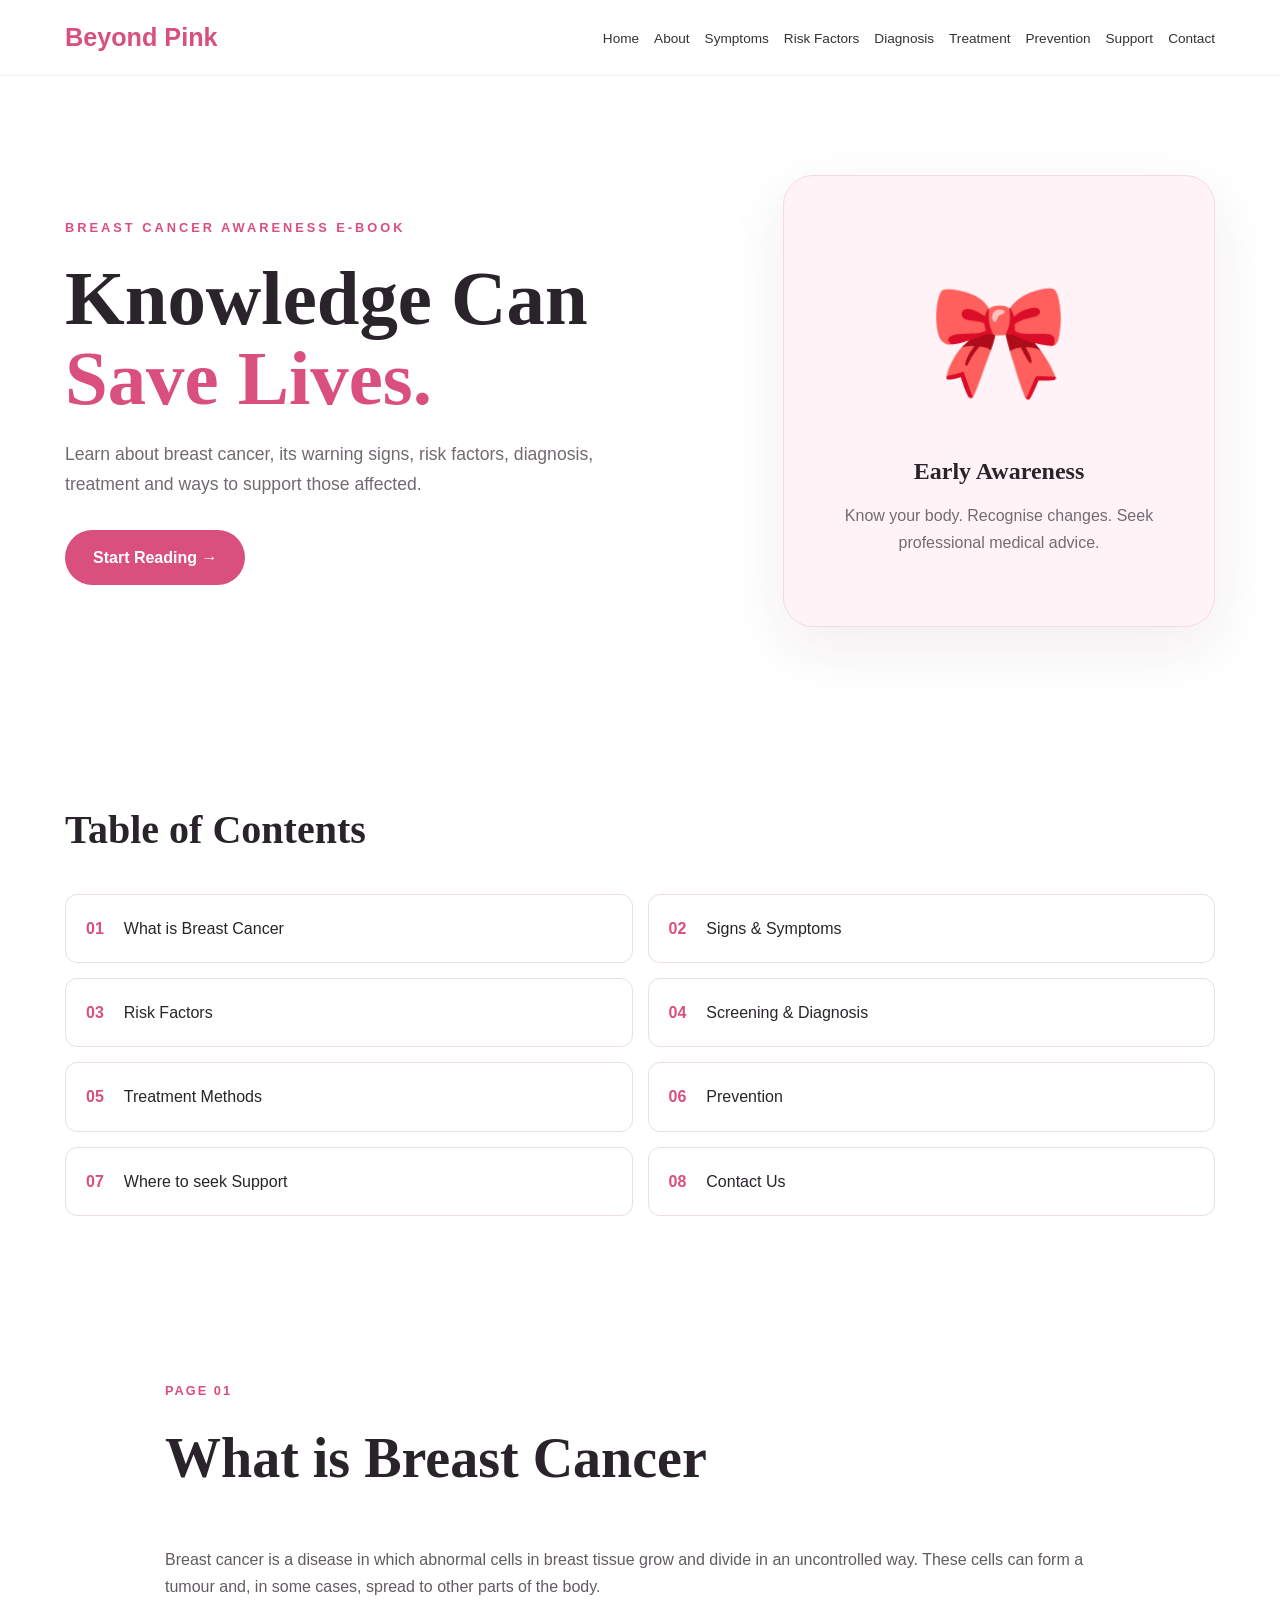
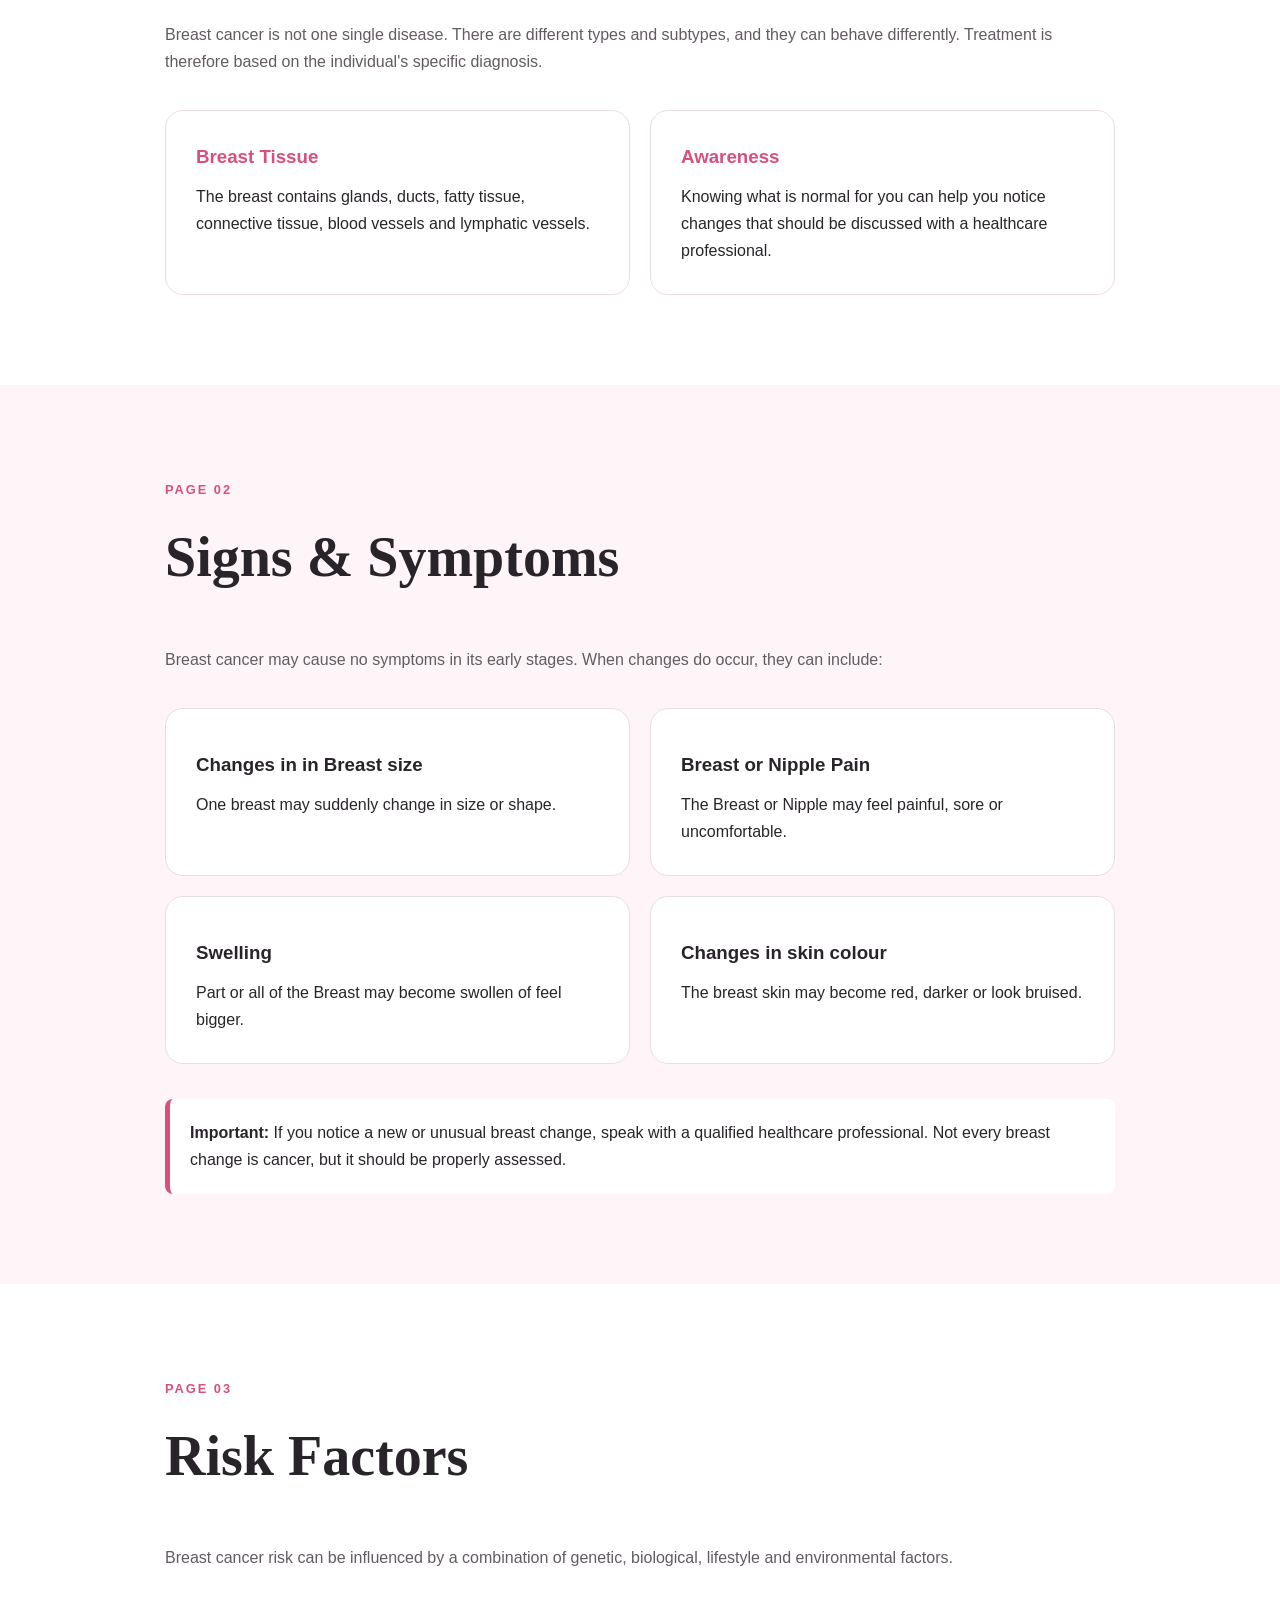
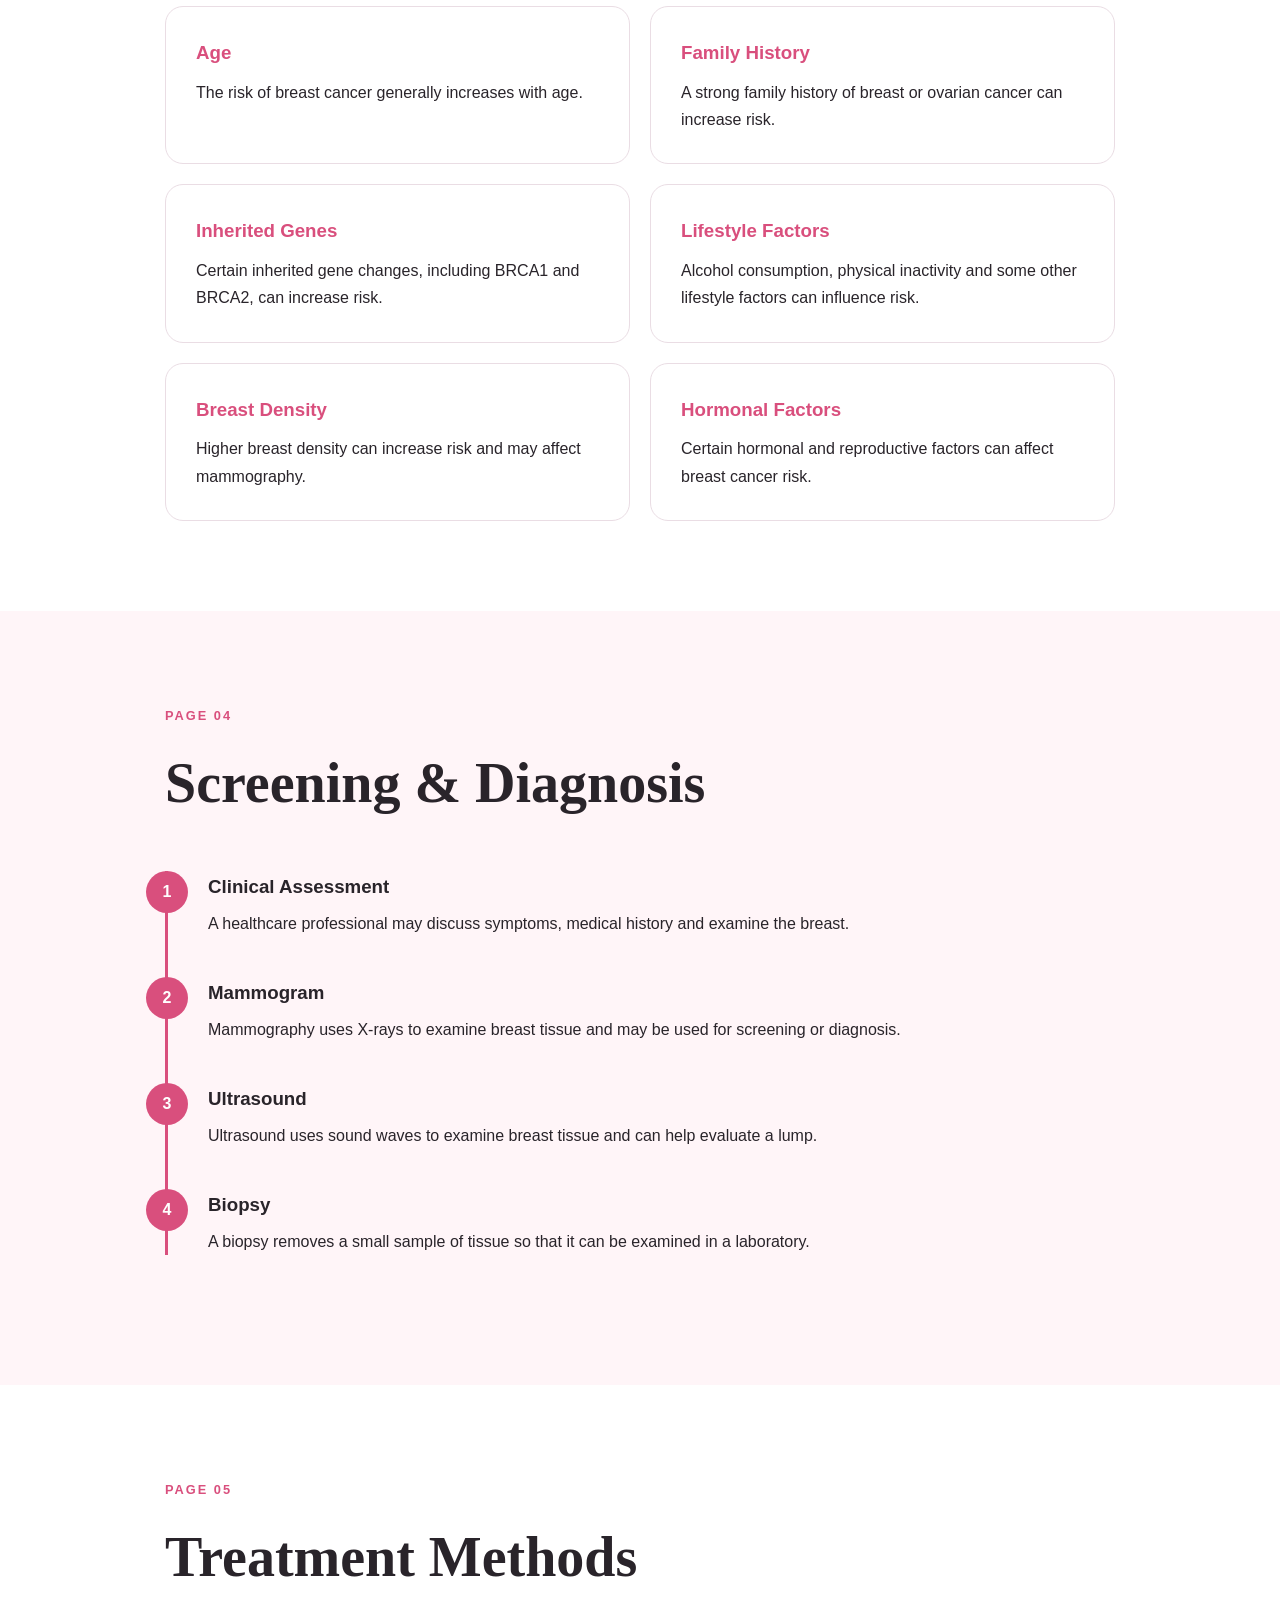
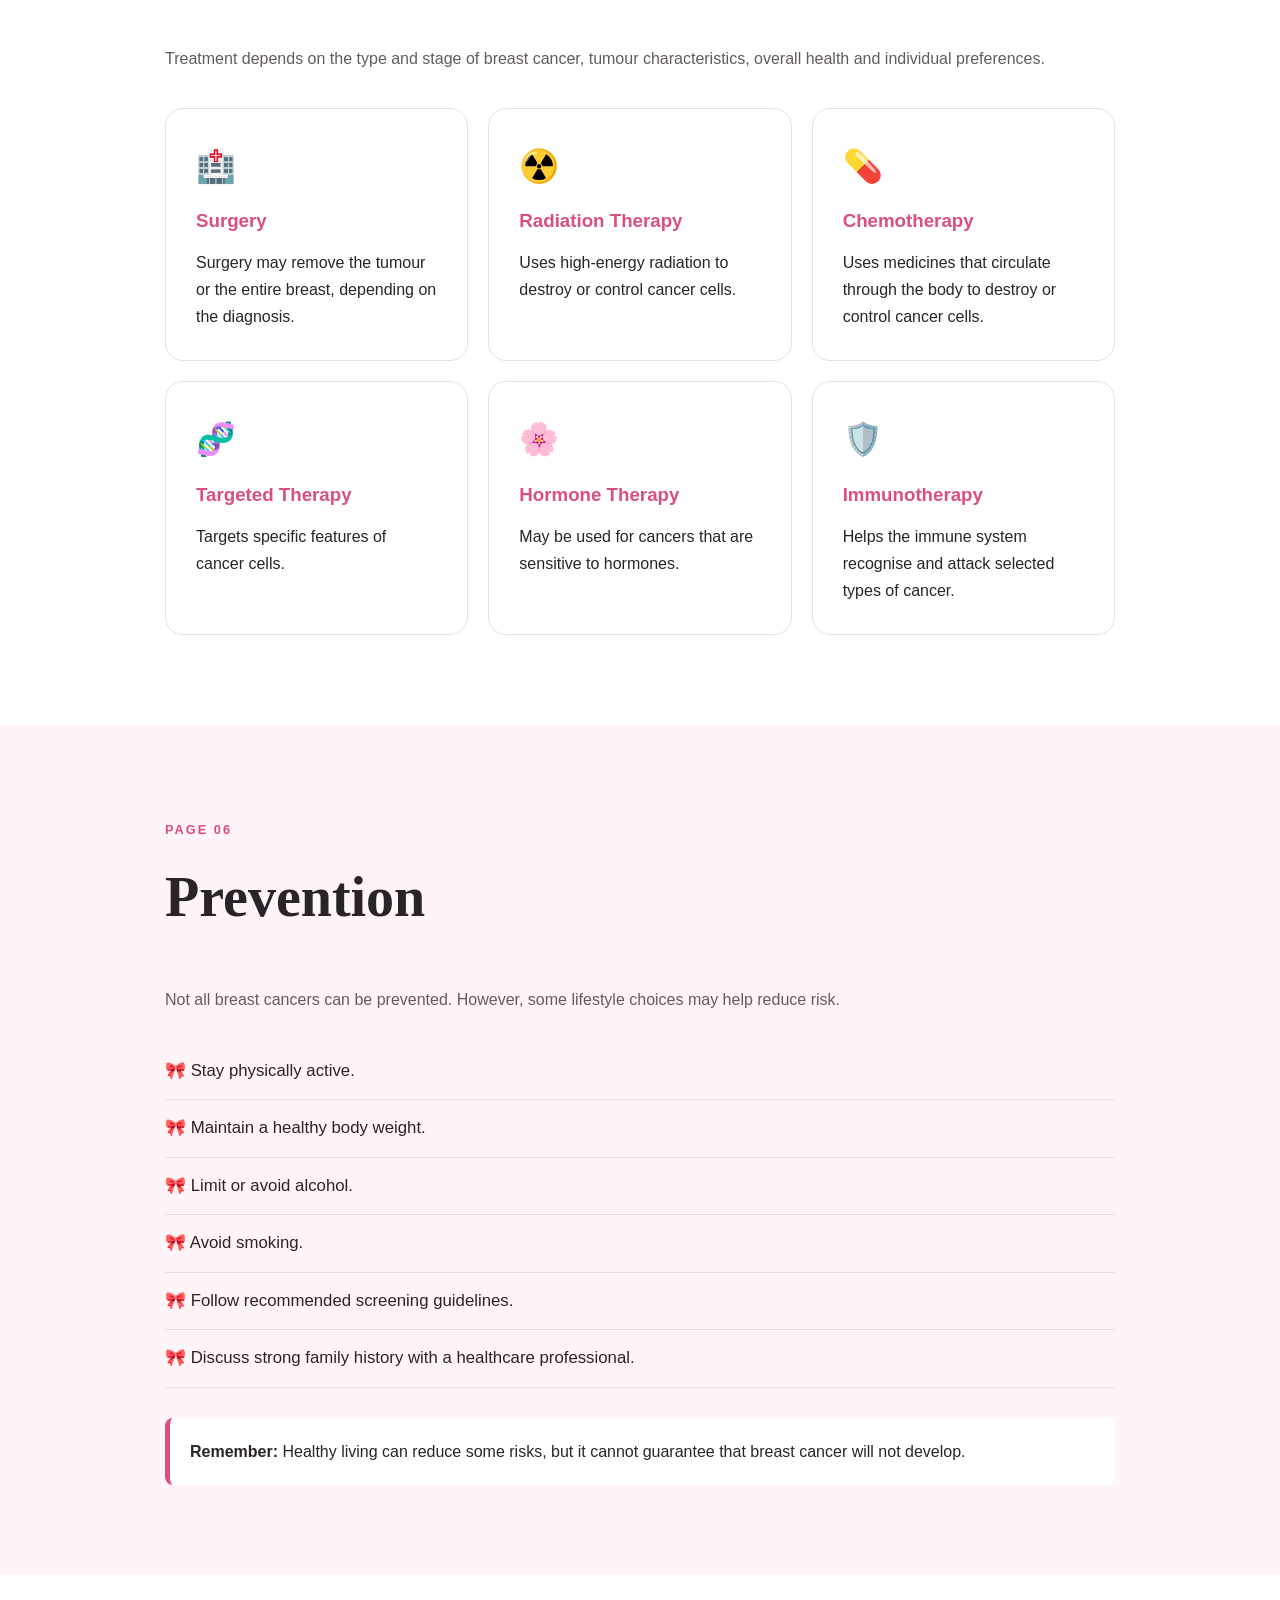
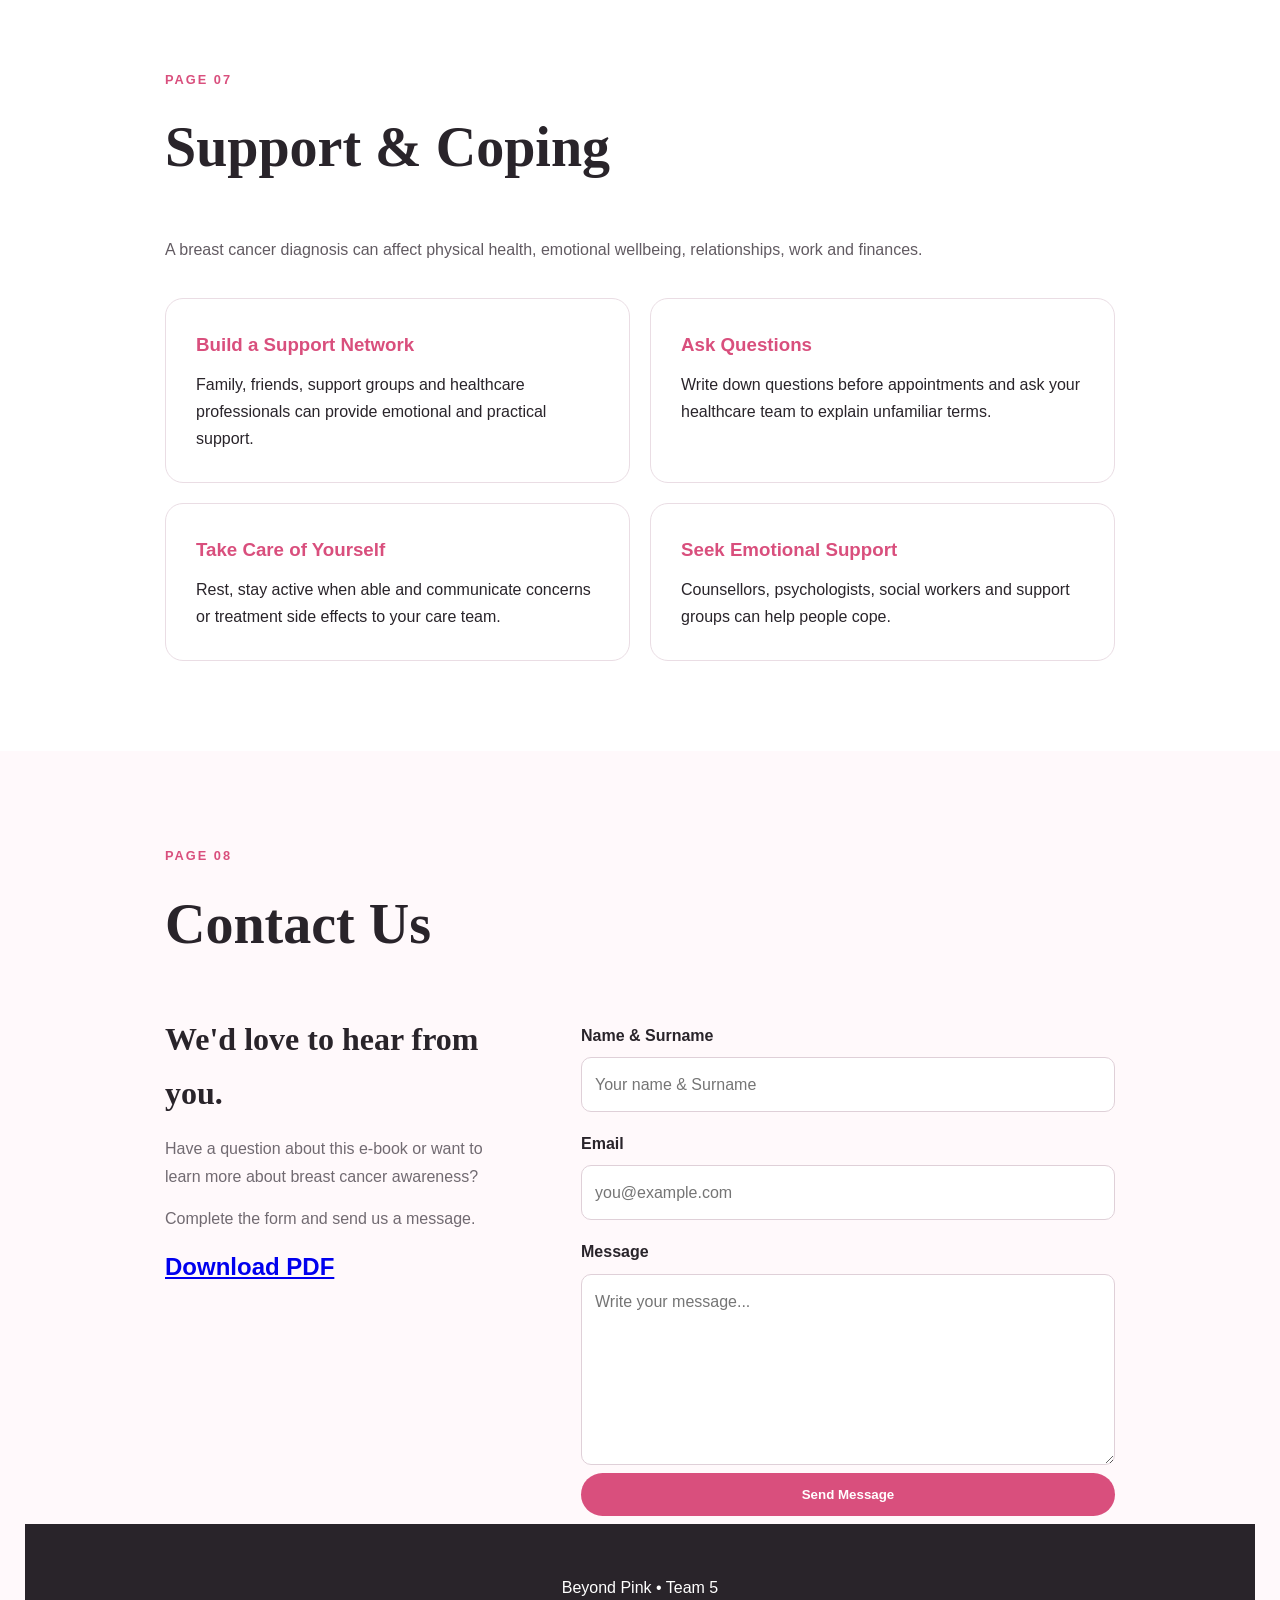
==== Breast Cancer/index.html @ 7c5698c8 "Add files via upload" ====
<!DOCTYPE html>
<html lang="en">
<head>
    <meta charset="UTF-8">
    <meta name="viewport" content="width=device-width, initial-scale=1.0">

    <title>Breast Cancer Awareness E-Book</title>

    <link rel="stylesheet" href="style.css">
</head>

<body>

<!-- ================= NAVIGATION ================= -->

<header>
    <nav class="navbar">

        <div class="logo">
           <h1> Beyond Pink </h1>
        </div>

        <button class="menu-btn" onclick="toggleMenu()">☰</button>

        <ul class="nav-links" id="navLinks">
            <li><a href="#home">Home</a></li>
            <li><a href="#about">About</a></li>
            <li><a href="#symptoms">Symptoms</a></li>
            <li><a href="#risk">Risk Factors</a></li>
            <li><a href="#diagnosis">Diagnosis</a></li>
            <li><a href="#treatment">Treatment</a></li>
            <li><a href="#prevention">Prevention</a></li>
            <li><a href="#support">Support</a></li>
            <li><a href="#contact">Contact</a></li>
        </ul>


    </nav>
</header>


<!-- ================= HOME ================= -->

<section id="home" class="hero">

    <div class="hero-content">

        <p class="subtitle">BREAST CANCER AWARENESS E-BOOK</p>

        <h1>
            Knowledge Can<br>
            <span>Save Lives.</span>
        </h1>

        <p>
            Learn about breast cancer, its warning signs,
            risk factors, diagnosis, treatment and ways
            to support those affected.
        </p>

        <a href="#about" class="btn">
            Start Reading →
        </a>

    </div>

    <div class="hero-image">
        <div class="ribbon">🎀</div>
        <h2>Early Awareness</h2>
        <p>
            Know your body. Recognise changes.
            Seek professional medical advice.
        </p>
    </div>

</section>


<!-- ================= TABLE OF CONTENTS ================= -->

<section class="contents">

    <h2>Table of Contents</h2>

    <div class="toc">

        <a href="#about">
            <span>01</span>
            What is Breast Cancer
        </a>

        <a href="#symptoms">
            <span>02</span>
            Signs & Symptoms
        </a>

        <a href="#risk">
            <span>03</span>
            Risk Factors
        </a>

        <a href="#diagnosis">
            <span>04</span>
            Screening & Diagnosis
        </a>

        <a href="#treatment">
            <span>05</span>
            Treatment Methods
        </a>

        <a href="#prevention">
            <span>06</span>
            Prevention
        </a>

        <a href="#support">
            <span>07</span>
            Where to seek Support
        </a>

        <a href="#contact">
            <span>08</span>
            Contact Us
        </a>

    </div>

</section>


<!-- ================= ABOUT ================= -->

<section id="about" class="section">

    <div class="section-heading">

        <span> PAGE 01</span>

        <h2>What is Breast Cancer</h2>

    </div>

    <div class="content">

        <p>
            Breast cancer is a disease in which abnormal cells
            in breast tissue grow and divide in an uncontrolled
            way. These cells can form a tumour and, in some cases,
            spread to other parts of the body.
        </p>

        <p>
            Breast cancer is not one single disease. There are
            different types and subtypes, and they can behave
            differently. Treatment is therefore based on the
            individual's specific diagnosis.
        </p>

        <div class="info-grid">

            <div class="info-card">
                <h3>Breast Tissue</h3>
                <p>
                    The breast contains glands, ducts, fatty tissue,
                    connective tissue, blood vessels and lymphatic
                    vessels.
                </p>
            </div>

            <div class="info-card">
                <h3>Awareness</h3>
                <p>
                    Knowing what is normal for you can help you
                    notice changes that should be discussed with
                    a healthcare professional.
                </p>
            </div>

        </div>

    </div>

</section>


<!-- ================= SYMPTOMS ================= -->

<section id="symptoms" class="section pink-section">

    <div class="section-heading">

        <span> PAGE 02</span>

        <h2>Signs & Symptoms</h2>

    </div>

    <div class="content">

        <p>
            Breast cancer may cause no symptoms in its early stages.
            When changes do occur, they can include:
        </p>

        <div class="symptoms-grid">

            <div class="symptom-card">
                <h3> Changes in in Breast size </h3>
                <p>
                    One breast may suddenly change in size or shape.
                </p>
            </div>

            <div class="symptom-card">
                <h3> Breast or Nipple Pain</h3>
                <p>
                    The Breast or Nipple may feel painful, sore or uncomfortable.
                </p>
            </div>

            <div class="symptom-card">
                <h3> Swelling </h3>
                <p>
                    Part or all of the Breast may become swollen of feel bigger.
                </p>
            </div>

            <div class="symptom-card">
                <h3> Changes in skin colour </h3>
                <p>
                    The breast skin may become red, darker or look bruised.
                </p>
            </div>

        </div>

        <div class="warning">

            <strong>Important:</strong>

            If you notice a new or unusual breast change,
            speak with a qualified healthcare professional.
            Not every breast change is cancer, but it should
            be properly assessed.

        </div>

    </div>

</section>


<!-- ================= RISK FACTORS ================= -->

<section id="risk" class="section">

    <div class="section-heading">

        <span> PAGE 03</span>

        <h2>Risk Factors</h2>

    </div>

    <div class="content">

        <p>
            Breast cancer risk can be influenced by a combination
            of genetic, biological, lifestyle and environmental
            factors.
        </p>

        <div class="info-grid">

            <div class="info-card">
                <h3>Age</h3>
                <p>
                    The risk of breast cancer generally increases
                    with age.
                </p>
            </div>

            <div class="info-card">
                <h3>Family History</h3>
                <p>
                    A strong family history of breast or ovarian
                    cancer can increase risk.
                </p>
            </div>

            <div class="info-card">
                <h3>Inherited Genes</h3>
                <p>
                    Certain inherited gene changes, including
                    BRCA1 and BRCA2, can increase risk.
                </p>
            </div>

            <div class="info-card">
                <h3>Lifestyle Factors</h3>
                <p>
                    Alcohol consumption, physical inactivity and
                    some other lifestyle factors can influence risk.
                </p>
            </div>

            <div class="info-card">
                <h3>Breast Density</h3>
                <p>
                    Higher breast density can increase risk and
                    may affect mammography.
                </p>
            </div>

            <div class="info-card">
                <h3>Hormonal Factors</h3>
                <p>
                    Certain hormonal and reproductive factors
                    can affect breast cancer risk.
                </p>
            </div>

        </div>

    </div>

</section>


<!-- ================= DIAGNOSIS ================= -->

<section id="diagnosis" class="section pink-section">

    <div class="section-heading">

        <span> PAGE 04</span>

        <h2>Screening & Diagnosis</h2>

    </div>

    <div class="content">

        <div class="timeline">

            <div class="timeline-item">

                <div class="number">1</div>

                <div>
                    <h3>Clinical Assessment</h3>

                    <p>
                        A healthcare professional may discuss symptoms,
                        medical history and examine the breast.
                    </p>
                </div>

            </div>


            <div class="timeline-item">

                <div class="number">2</div>

                <div>
                    <h3>Mammogram</h3>

                    <p>
                        Mammography uses X-rays to examine breast tissue
                        and may be used for screening or diagnosis.
                    </p>
                </div>

            </div>


            <div class="timeline-item">

                <div class="number">3</div>

                <div>
                    <h3>Ultrasound</h3>

                    <p>
                        Ultrasound uses sound waves to examine breast
                        tissue and can help evaluate a lump.
                    </p>
                </div>

            </div>


            <div class="timeline-item">

                <div class="number">4</div>

                <div>
                    <h3>Biopsy</h3>

                    <p>
                        A biopsy removes a small sample of tissue so
                        that it can be examined in a laboratory.
                    </p>
                </div>

            </div>

        </div>

    </div>

</section>


<!-- ================= TREATMENT ================= -->

<section id="treatment" class="section">

    <div class="section-heading">

        <span> PAGE 05</span>

        <h2>Treatment Methods</h2>

    </div>

    <div class="content">

        <p>
            Treatment depends on the type and stage of breast cancer,
            tumour characteristics, overall health and individual
            preferences.
        </p>

        <div class="treatment-grid">

            <div class="treatment-card">

                <span class="treatment-icon">🏥</span>

                <h3>Surgery</h3>

                <p>
                    Surgery may remove the tumour or the entire breast,
                    depending on the diagnosis.
                </p>

            </div>


            <div class="treatment-card">

                <span class="treatment-icon">☢️</span>

                <h3>Radiation Therapy</h3>

                <p>
                    Uses high-energy radiation to destroy or control
                    cancer cells.
                </p>

            </div>


            <div class="treatment-card">

                <span class="treatment-icon">💊</span>

                <h3>Chemotherapy</h3>

                <p>
                    Uses medicines that circulate through the body
                    to destroy or control cancer cells.
                </p>

            </div>


            <div class="treatment-card">

                <span class="treatment-icon">🧬</span>

                <h3>Targeted Therapy</h3>

                <p>
                    Targets specific features of cancer cells.
                </p>

            </div>


            <div class="treatment-card">

                <span class="treatment-icon">🌸</span>

                <h3>Hormone Therapy</h3>

                <p>
                    May be used for cancers that are sensitive
                    to hormones.
                </p>

            </div>


            <div class="treatment-card">

                <span class="treatment-icon">🛡️</span>

                <h3>Immunotherapy</h3>

                <p>
                    Helps the immune system recognise and attack
                    selected types of cancer.
                </p>

            </div>

        </div>

    </div>

</section>


<!-- ================= PREVENTION ================= -->

<section id="prevention" class="section pink-section">

    <div class="section-heading">

        <span>PAGE 06</span>

        <h2> Prevention </h2>

    </div>

    <div class="content">

        <p>
            Not all breast cancers can be prevented. However,
            some lifestyle choices may help reduce risk.
        </p>

        <ul class="check-list">

            <li>🎀 Stay physically active.</li>

            <li>🎀 Maintain a healthy body weight.</li>

            <li>🎀 Limit or avoid alcohol.</li>

            <li>🎀 Avoid smoking.</li>

            <li>🎀 Follow recommended screening guidelines.</li>

            <li>🎀 Discuss strong family history with a healthcare professional.</li>

        </ul>

        <div class="warning">

            <strong>Remember:</strong>

            Healthy living can reduce some risks, but it cannot
            guarantee that breast cancer will not develop.

        </div>

    </div>

</section>


<!-- ================= SUPPORT ================= -->

<section id="support" class="section">

    <div class="section-heading">

        <span> PAGE 07</span>

        <h2>Support & Coping</h2>

    </div>

    <div class="content">

        <p>
            A breast cancer diagnosis can affect physical health,
            emotional wellbeing, relationships, work and finances.
        </p>

        <div class="info-grid">

            <div class="info-card">

                <h3> Build a Support Network</h3>

                <p>
                    Family, friends, support groups and healthcare
                    professionals can provide emotional and practical
                    support.
                </p>

            </div>

            <div class="info-card">

                <h3> Ask Questions</h3>

                <p>
                    Write down questions before appointments and ask
                    your healthcare team to explain unfamiliar terms.
                </p>

            </div>

            <div class="info-card">

                <h3> Take Care of Yourself</h3>

                <p>
                    Rest, stay active when able and communicate
                    concerns or treatment side effects to your care team.
                </p>

            </div>

            <div class="info-card">

                <h3> Seek Emotional Support</h3>

                <p>
                    Counsellors, psychologists, social workers and
                    support groups can help people cope.
                </p>

            </div>

        </div>

    </div>

</section>


<!-- ================= CONTACT ================= -->

<section id="contact" class="section contact-section">

    <div class="section-heading">

        <span> PAGE 08</span>

        <h2>Contact Us</h2>

    </div>

    <div class="contact-container">

        <div class="contact-info">

            <h3>We'd love to hear from you.</h3>

            <p>
                Have a question about this e-book or want to
                learn more about breast cancer awareness?
            </p>

            <p>
                Complete the form and send us a message.
            </p>
<h2><a href="BeyondPink.pdf"> Download PDF </a></h2>
        </div>


        <form id="contactForm">

            <label for="name"> Name & Surname </label>

            <input
                type="text"
                id="name"
                placeholder="Your name & Surname"
                required
            >


            <label for="email">Email</label>

            <input
                type="email"
                id="email"
                placeholder="you@example.com"
                required
            >


            <label for="message">Message</label>

            <textarea
                id="message"
                rows="6"
                placeholder="Write your message..."
                required
            ></textarea>


            <button type="submit" class="btn">
                Send Message
            </button>

            <p id="formMessage"></p>

        </form>

    </div>


<!-- ================= FOOTER ================= -->

<footer>
    <P> 
        Beyond Pink • Team 5 
    </P>

</footer>


</body>
</html>
---- Breast Cancer/style.css ----
*{
    margin: 0;
    padding: 0;
    box-sizing: border-box;
}

html {
    scroll-behavior: smooth;
}

body {
    font-family: Arial, Helvetica, sans-serif;
    line-height: 1.7;
    color: #29242a;
    background: #fff;
    transition: 0.3s;
}

body.dark {
    background: #18151a;
    color: #f5edf2;
}


/* =====================================================
   NAVIGATION
===================================================== */

header {
    position: sticky;
    top: 0;
    z-index: 1000;
    background: rgba(255, 255, 255, 0.96);
    border-bottom: 1px solid #eee;
}

.dark header {
    background: rgba(30, 27, 32, 0.96);
    border-color: #3a343b;
}

.navbar {
    max-width: 1200px;
    margin: auto;
    min-height: 75px;
    padding: 10px 25px;

    display: flex;
    align-items: center;
    gap: 25px;
}

.logo {
    font-weight: bold;
    color: #d94f7d;
    font-size: 1.05rem;
    white-space: nowrap;
}

.nav-links {
    list-style: none;

    display: flex;
    gap: 15px;

    margin-left: auto;
}

.nav-links a {
    text-decoration: none;
    color: #333;
    font-size: 0.85rem;
    transition: 0.2s;
}

.dark .nav-links a {
    color: #eee;
}

.nav-links a:hover {
    color: #d94f7d;
}

.menu-btn,
.dark-btn {
    border: none;
    background: none;
    cursor: pointer;
    font-size: 1.3rem;
}

.menu-btn {
    display: none;
}


/* =====================================================
   HERO
===================================================== */

.hero {
    min-height: 650px;
    max-width: 1200px;
    margin: auto;
    padding: 80px 25px;

    display: grid;
    grid-template-columns: 1.2fr 0.8fr;
    align-items: center;
    gap: 70px;
}

.hero-content .subtitle {
    color: #d94f7d;
    font-size: 0.8rem;
    font-weight: bold;
    letter-spacing: 3px;
}

.hero h1 {
    font-family: Georgia, serif;
    font-size: clamp(3rem, 6vw, 5.5rem);
    line-height: 1.05;
    margin: 20px 0;
}

.hero h1 span {
    color: #d94f7d;
}

.hero-content > p:not(.subtitle) {
    color: #716a71;
    max-width: 600px;
    font-size: 1.1rem;
    margin-bottom: 30px;
}

.dark .hero-content > p {
    color: #c9c0c7;
}

.btn {
    display: inline-block;
    padding: 14px 28px;

    background: #d94f7d;
    color: white;

    border: none;
    border-radius: 30px;

    text-decoration: none;
    font-weight: bold;

    cursor: pointer;
    transition: 0.25s;
}

.btn:hover {
    transform: translateY(-3px);
    background: #bd3d68;
}

.hero-image {
    background: #fff3f7;
    border: 1px solid #f1dbe4;

    border-radius: 30px;

    padding: 70px 35px;

    text-align: center;

    box-shadow: 0 20px 60px rgba(80, 20, 50, 0.08);
}

.dark .hero-image {
    background: #2a2229;
    border-color: #453640;
}

.ribbon {
    font-size: 7rem;
    margin-bottom: 15px;
}

.hero-image h2 {
    font-family: Georgia, serif;
    margin-bottom: 10px;
}

.hero-image p {
    color: #746b72;
}


/* =====================================================
   TABLE OF CONTENTS
===================================================== */

.contents {
    max-width: 1200px;
    margin: auto;
    padding: 70px 25px;
}

.contents h2 {
    font-family: Georgia, serif;
    font-size: 2.5rem;
    margin-bottom: 30px;
}

.toc {
    display: grid;
    grid-template-columns: repeat(2, 1fr);
    gap: 15px;
}

.toc a {
    padding: 20px;

    border: 1px solid #eadde4;
    border-radius: 12px;

    color: inherit;
    text-decoration: none;

    display: flex;
    align-items: center;
    gap: 20px;

    transition: 0.2s;
}

.dark .toc a {
    border-color: #41383f;
}

.toc a:hover {
    transform: translateX(5px);
    border-color: #d94f7d;
}

.toc span {
    color: #d94f7d;
    font-weight: bold;
}


/* =====================================================
   GENERAL SECTIONS
===================================================== */

.section {
    padding: 90px 25px;
}

.section:nth-of-type(even) {
    background: #fff9fb;
}

.dark .section:nth-of-type(even) {
    background: #211c21;
}

.section-heading,
.content {
    max-width: 950px;
    margin-left: auto;
    margin-right: auto;
}

.section-heading {
    margin-bottom: 40px;
}

.section-heading span {
    color: #d94f7d;
    font-size: 0.8rem;
    font-weight: bold;
    letter-spacing: 2px;
}

.section-heading h2 {
    font-family: Georgia, serif;
    font-size: clamp(2.2rem, 5vw, 3.5rem);
    margin-top: 8px;
}

.content > p {
    margin-bottom: 20px;
    color: #625b62;
}

.dark .content > p {
    color: #c9c0c7;
}


/* =====================================================
   INFORMATION CARDS
===================================================== */

.info-grid {
    display: grid;
    grid-template-columns: repeat(2, 1fr);
    gap: 20px;
    margin-top: 35px;
}

.info-card {
    padding: 30px;

    background: white;

    border: 1px solid #eadde4;
    border-radius: 18px;

    transition: 0.25s;
}

.dark .info-card {
    background: #282228;
    border-color: #40373f;
}

.info-card:hover {
    transform: translateY(-4px);
    box-shadow: 0 15px 40px rgba(60, 20, 40, 0.08);
}

.info-card h3 {
    margin-bottom: 10px;
    color: #d94f7d;
}


/* =====================================================
   SYMPTOMS
===================================================== */

.pink-section {
    background: #fff5f8 !important;
}

.dark .pink-section {
    background: #241b21 !important;
}

.symptoms-grid {
    display: grid;
    grid-template-columns: repeat(2, 1fr);
    gap: 20px;

    margin: 35px 0;
}

.symptom-card {
    background: white;
    padding: 30px;

    border-radius: 18px;
    border: 1px solid #eadde4;
}

.dark .symptom-card {
    background: #292329;
    border-color: #423740;
}

.symptom-card > div {
    font-size: 1.5rem;
}

.symptom-card h3 {
    margin: 10px 0;
}

.warning {
    margin-top: 30px;
    padding: 20px;

    border-left: 5px solid #d94f7d;

    background: #fff;
    border-radius: 8px;
}

.dark .warning {
    background: #2b252a;
}


/* =====================================================
   DIAGNOSIS TIMELINE
===================================================== */

.timeline {
    border-left: 3px solid #d94f7d;
    padding-left: 35px;
}

.timeline-item {
    display: flex;
    gap: 20px;
    margin-bottom: 40px;
}

.number {
    min-width: 42px;
    height: 42px;

    background: #d94f7d;
    color: white;

    border-radius: 50%;

    display: flex;
    align-items: center;
    justify-content: center;

    font-weight: bold;

    margin-left: -57px;
}

.timeline-item h3 {
    margin-bottom: 7px;
}


/* =====================================================
   TREATMENT
===================================================== */

.treatment-grid {
    display: grid;
    grid-template-columns: repeat(3, 1fr);
    gap: 20px;

    margin-top: 35px;
}

.treatment-card {
    padding: 30px;

    border: 1px solid #eadde4;
    border-radius: 18px;

    background: white;

    transition: 0.25s;
}

.dark .treatment-card {
    background: #282228;
    border-color: #40373f;
}

.treatment-card:hover {
    transform: translateY(-5px);
}

.treatment-icon {
    font-size: 2rem;
}

.treatment-card h3 {
    color: #d94f7d;
    margin: 12px 0;
}


/* =====================================================
   PREVENTION
===================================================== */

.check-list {
    list-style: none;
    margin-top: 30px;
}

.check-list li {
    padding: 14px 0;
    border-bottom: 1px solid #eadde4;
    font-size: 1.05rem;
}


/* =====================================================
   CONTACT
===================================================== */

.contact-section {
    background: #fff5f8;
}

.dark .contact-section {
    background: #241b21;
}

.contact-container {
    max-width: 950px;
    margin: auto;

    display: grid;
    grid-template-columns: 0.8fr 1.2fr;

    gap: 60px;
}

.contact-info h3 {
    font-family: Georgia, serif;
    font-size: 2rem;
    margin-bottom: 15px;
}

.contact-info p {
    color: #716a71;
    margin-bottom: 15px;
}

.dark .contact-info p {
    color: #c9c0c7;
}

#contactForm {
    display: flex;
    flex-direction: column;
    gap: 8px;
}

#contactForm label {
    font-weight: bold;
    margin-top: 10px;
}

#contactForm input,
#contactForm textarea {
    font: inherit;

    border: 1px solid #dfd0d8;
    border-radius: 10px;

    padding: 13px;

    background: white;
    color: #29242a;
}

.dark #contactForm input,
.dark #contactForm textarea {
    background: #292329;
    color: white;
    border-color: #483d45;
}

#contactForm input:focus,
#contactForm textarea:focus {
    outline: 2px solid #d94f7d;
}

#formMessage {
    color: #d94f7d;
    font-weight: bold;
}


/* =====================================================
   REFERENCES
===================================================== */

.references {
    max-width: 950px;
    margin: auto;
    padding: 70px 25px;
}

.references h2 {
    font-family: Georgia, serif;
    font-size: 2.5rem;
    margin-bottom: 25px;
}

.references p {
    padding: 10px 0;
    border-bottom: 1px solid #eadde4;
}


/* =====================================================
   FOOTER
===================================================== */

footer {
    background: #29242a;
    color: white;

    text-align: center;

    padding: 50px 25px;
}

.footer-logo {
    color: #f58bab;
    font-weight: bold;
    font-size: 1.1rem;
    margin-bottom: 10px;
}


/* =====================================================
   MOBILE
===================================================== */

@media (max-width: 900px) {

    .nav-links {
        display: none;

        position: absolute;
        top: 75px;
        left: 0;
        right: 0;

        background: white;

        padding: 25px;

        flex-direction: column;

        box-shadow: 0 10px 30px rgba(0,0,0,0.1);
    }

    .dark .nav-links {
        background: #201c21;
    }

    .nav-links.active {
        display: flex;
    }

    .menu-btn {
        display: block;
        margin-left: auto;
    }

    .hero {
        grid-template-columns: 1fr;
        gap: 40px;
    }

    .treatment-grid {
        grid-template-columns: repeat(2, 1fr);
    }

    .contact-container {
        grid-template-columns: 1fr;
    }
}


@media (max-width: 600px) {

    .hero {
        padding-top: 50px;
    }

    .hero h1 {
        font-size: 3rem;
    }

    .toc,
    .info-grid,
    .symptoms-grid,
    .treatment-grid {
        grid-template-columns: 1fr;
    }

    .section {
        padding: 60px 20px;
    }

    .contents {
        padding: 60px 20px;
    }

    .hero-image {
        padding: 45px 25px;
    }

    .ribbon {
        font-size: 5rem;
    }

}
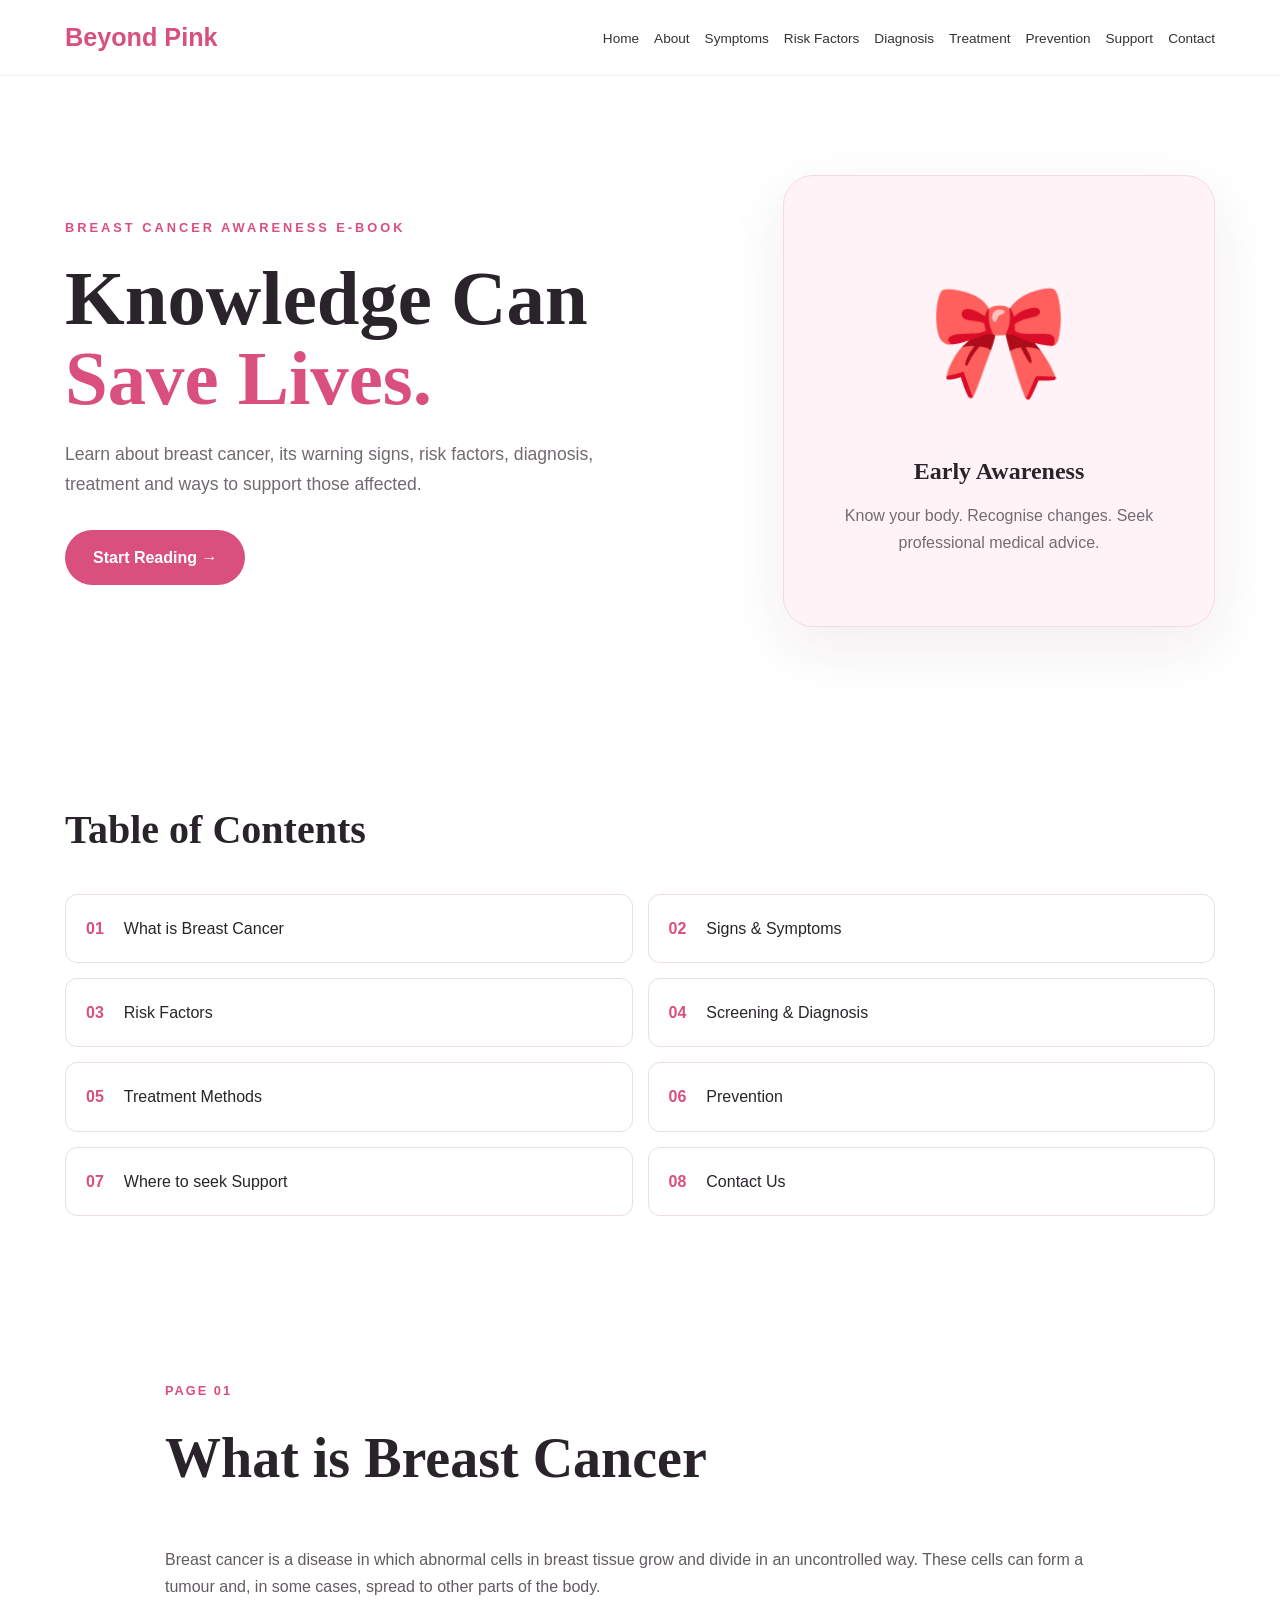
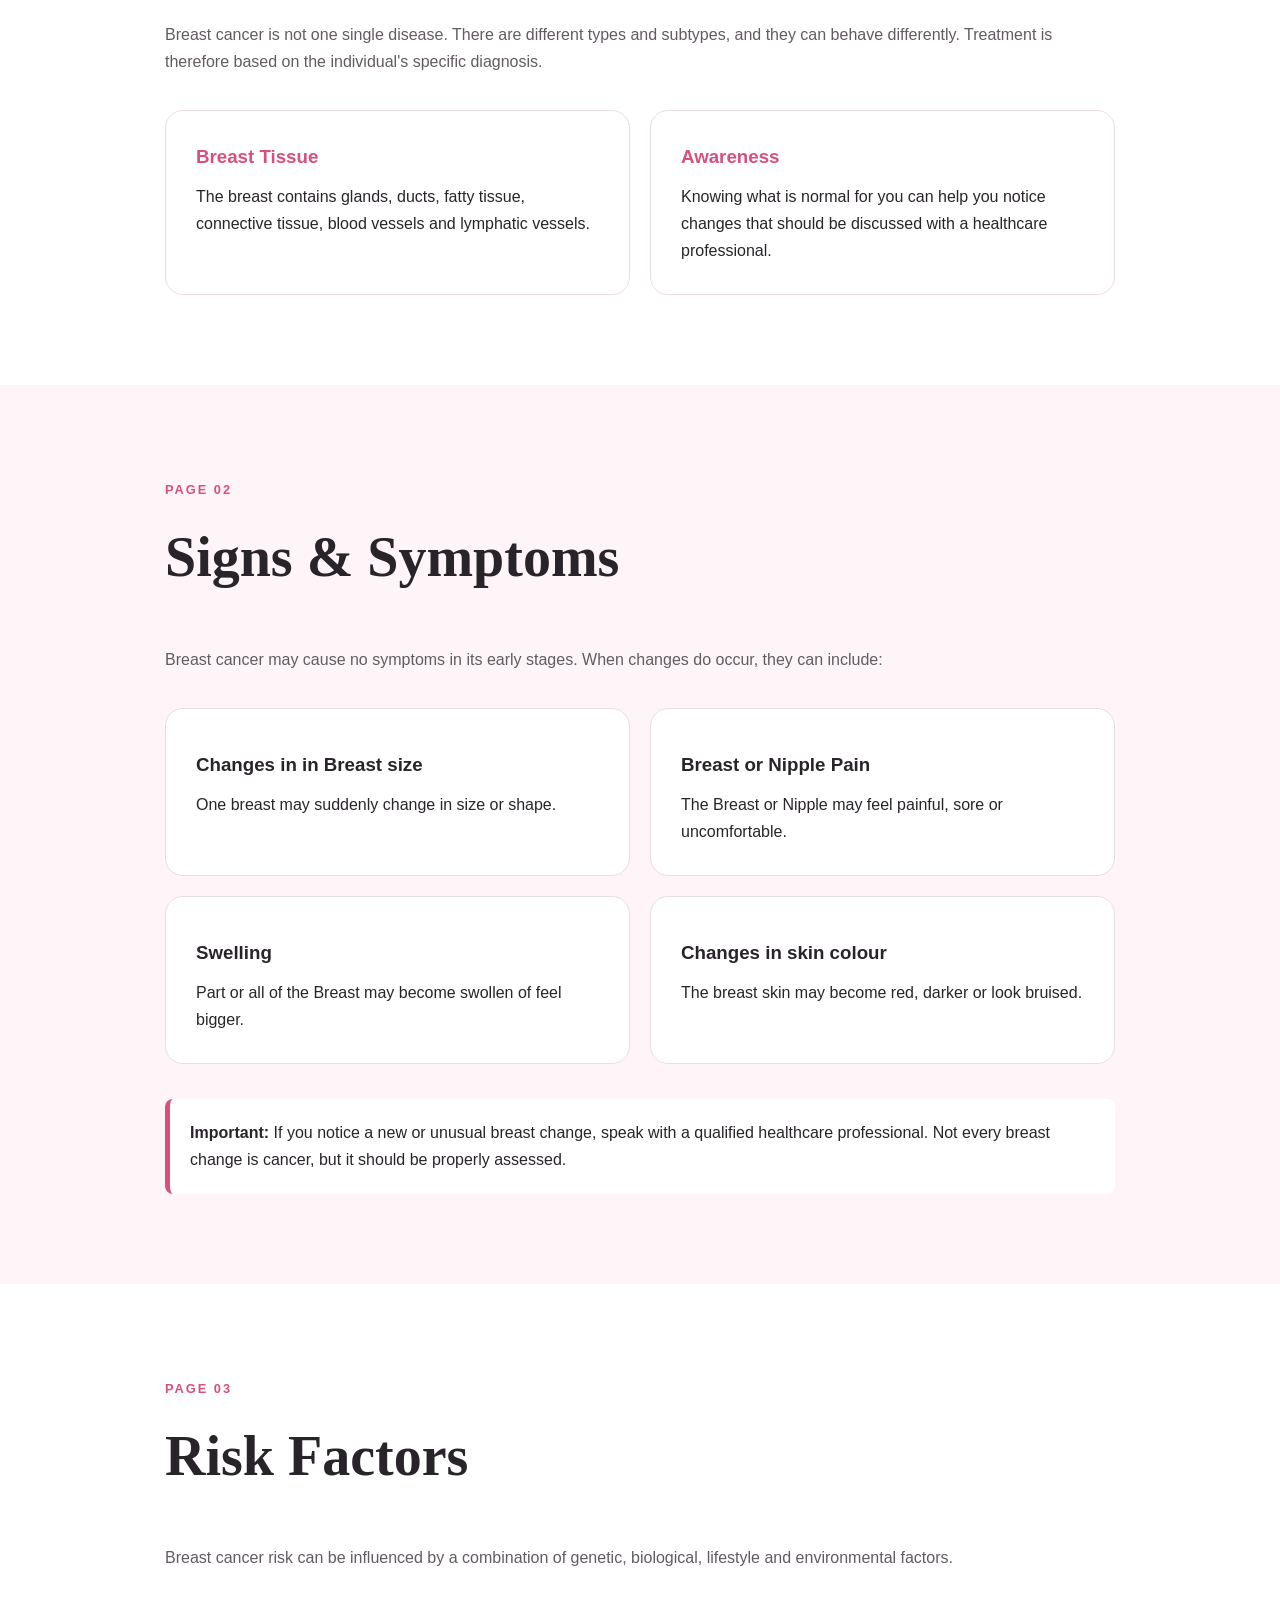
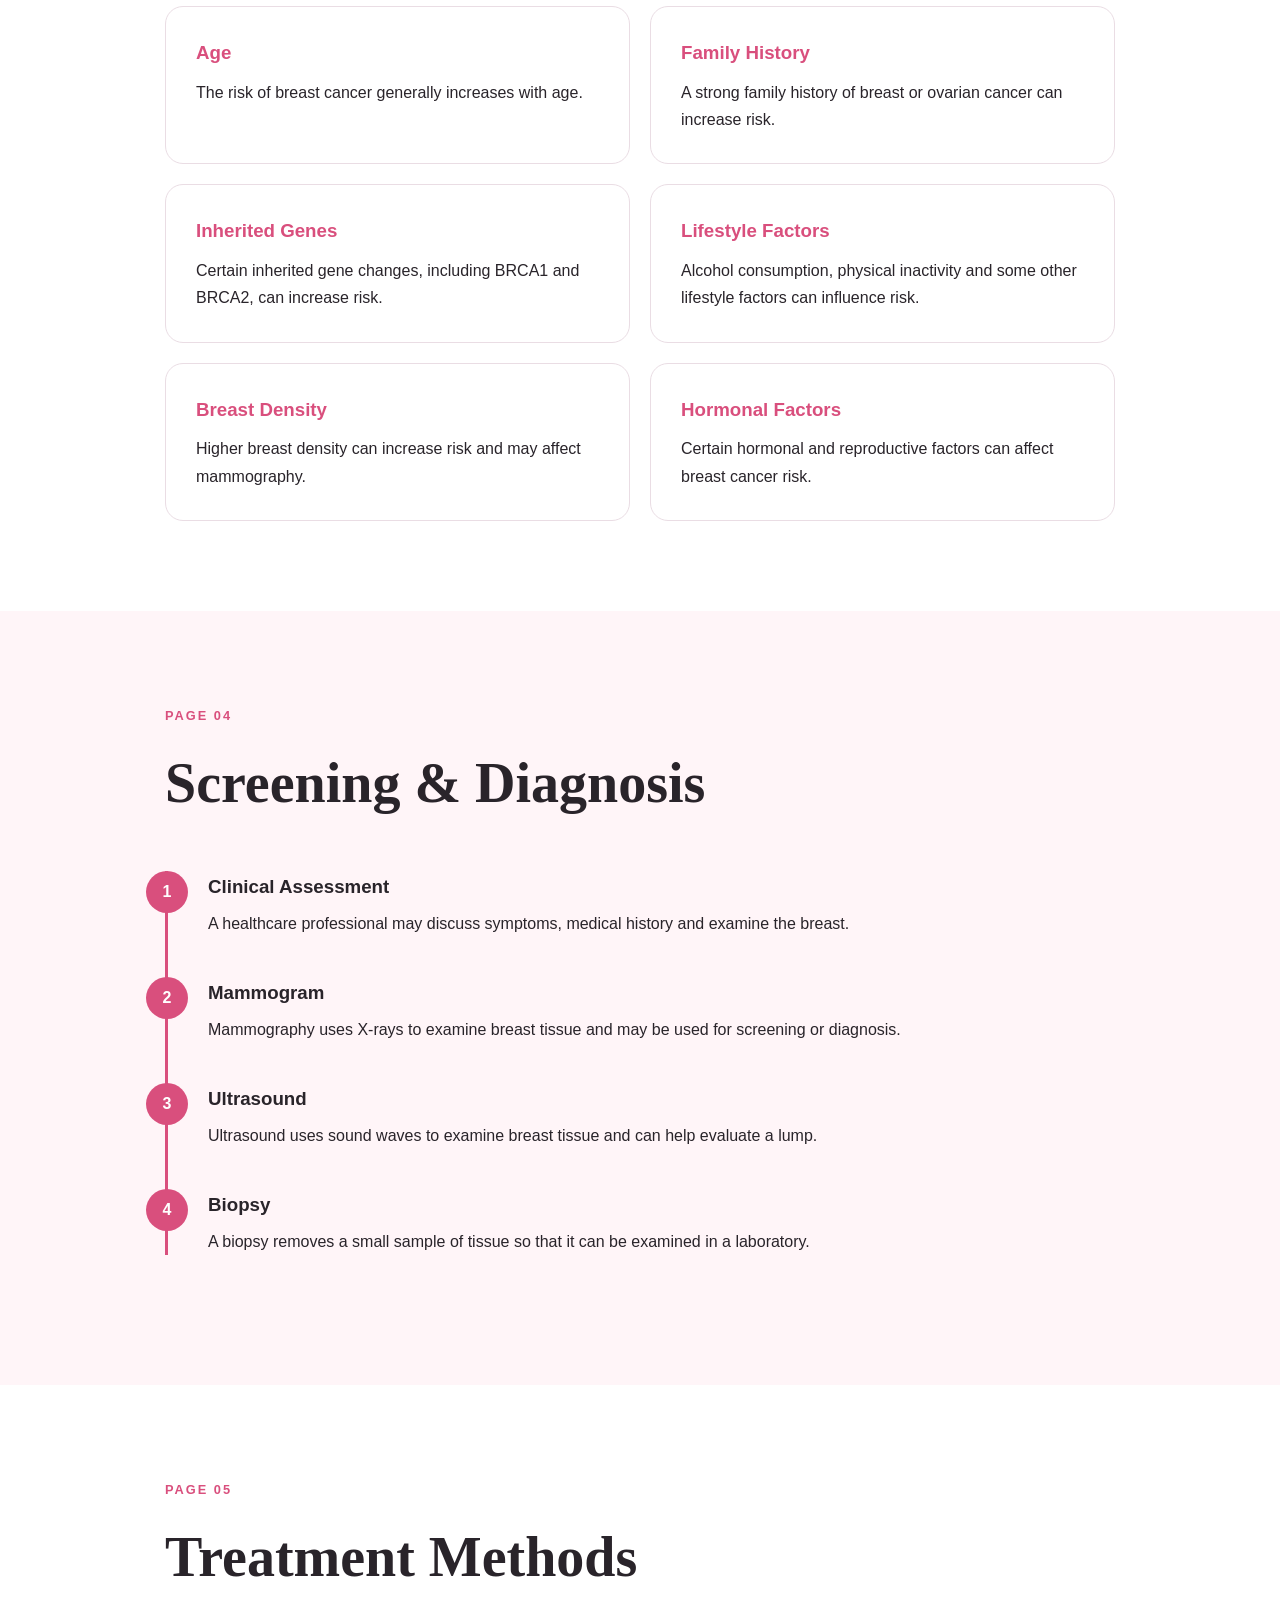
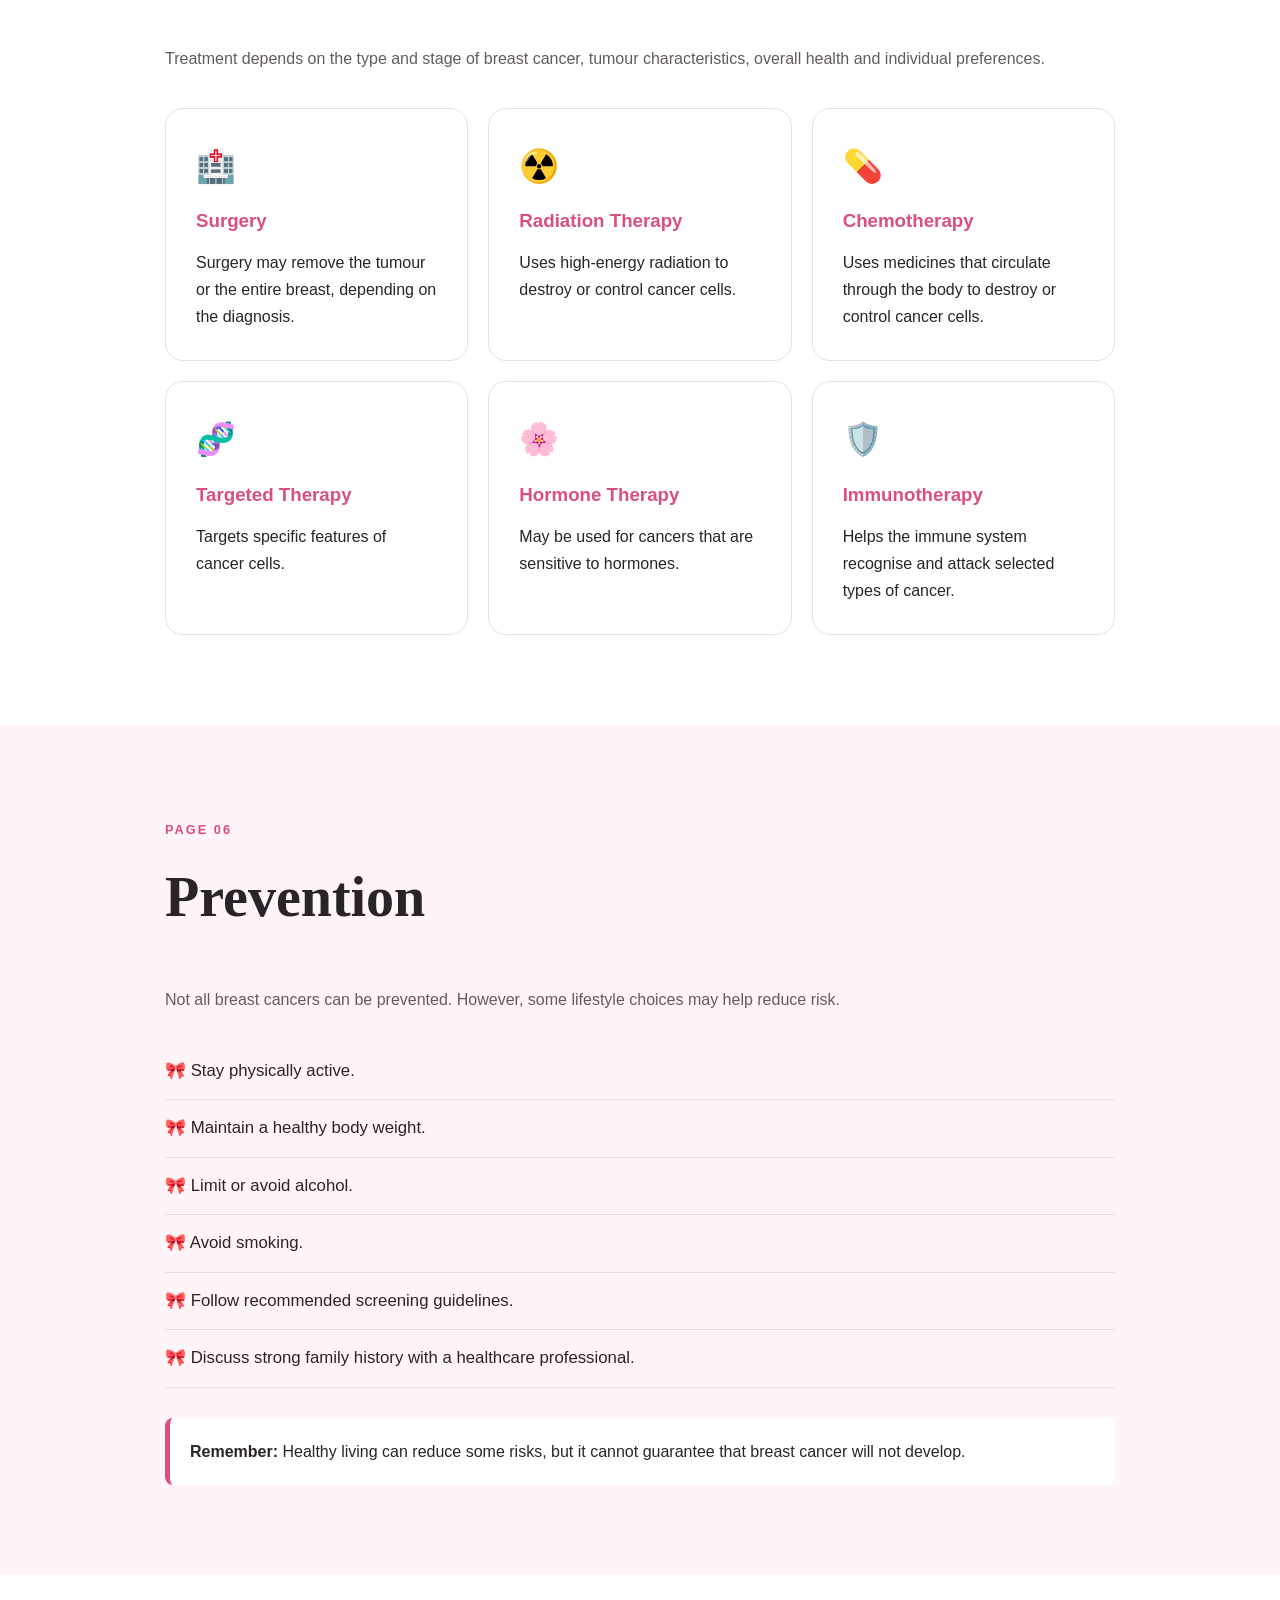
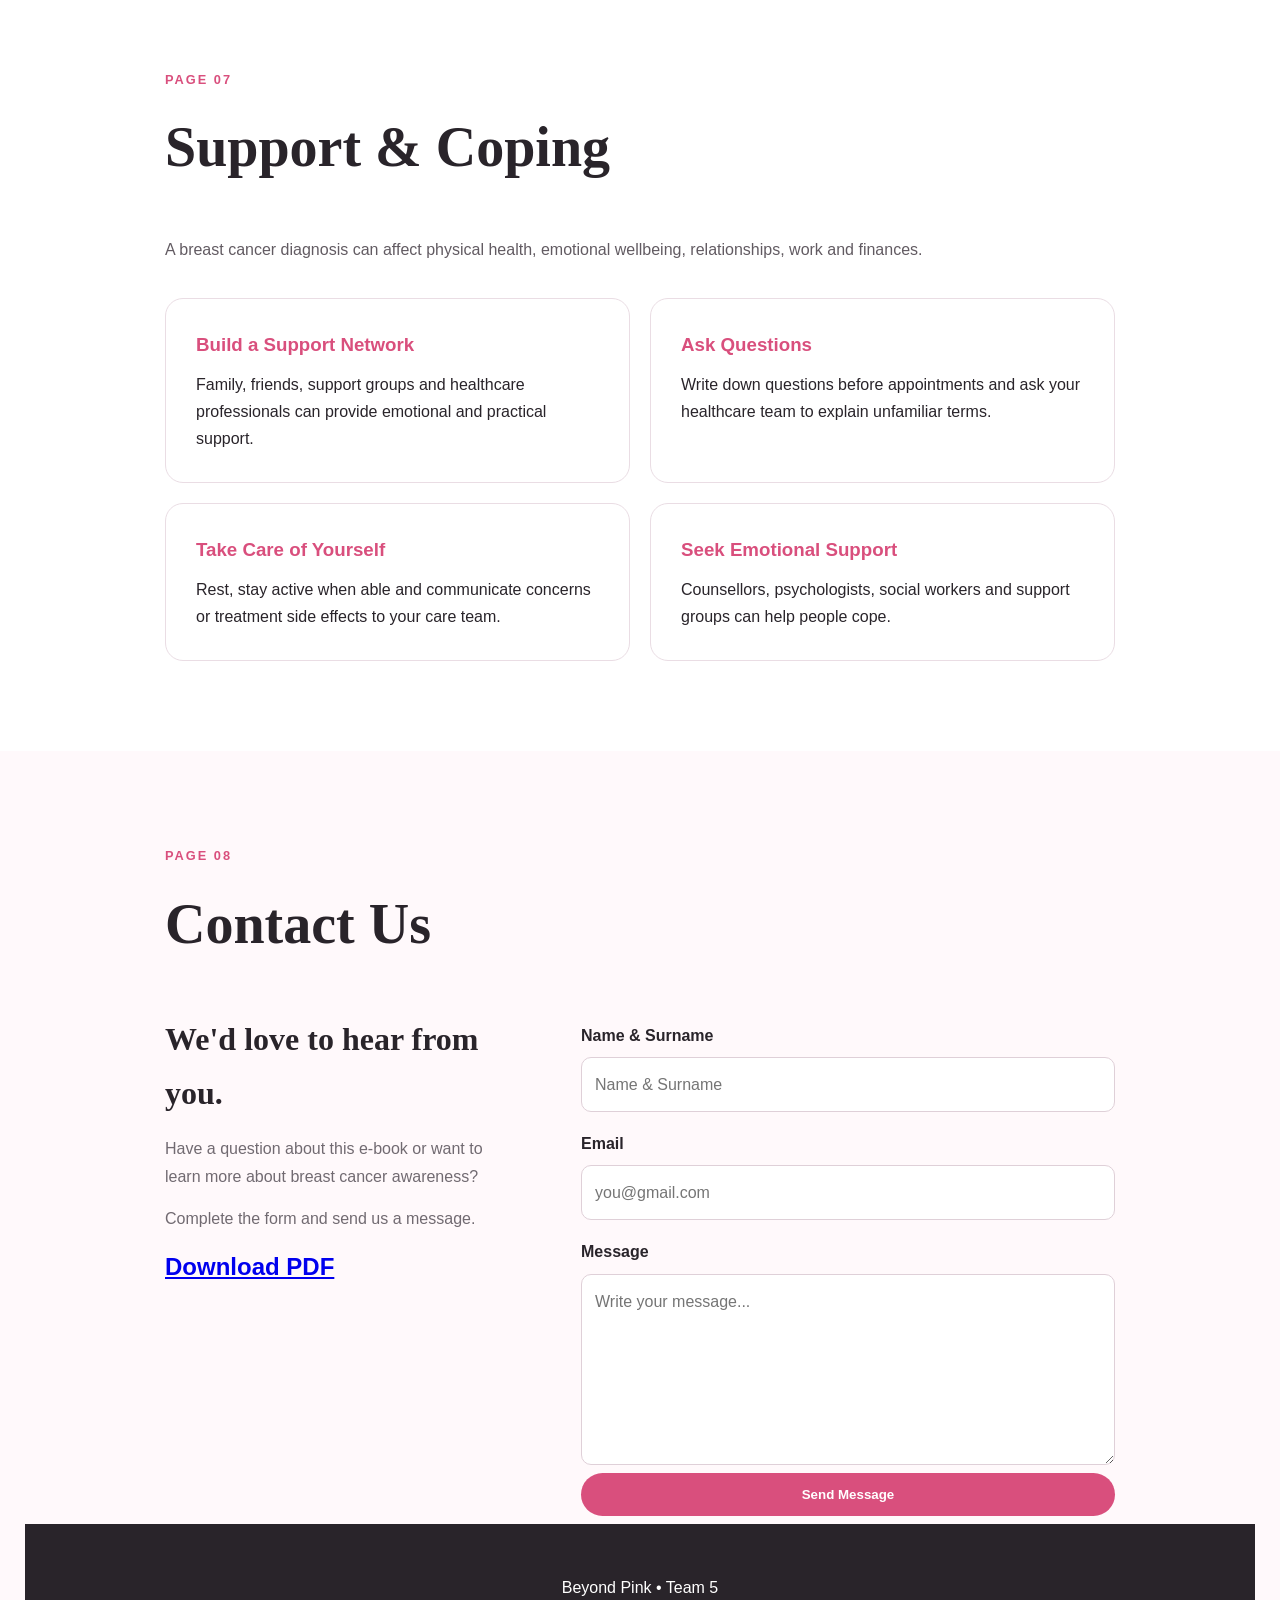
==== commit 297ac0a8: "Add files via upload" ====
--- a/Breast Cancer/index.html
+++ b/Breast Cancer/index.html
@@ -684,7 +684,7 @@
             <input
                 type="text"
                 id="name"
-                placeholder="Your name & Surname"
+                placeholder="Name & Surname"
                 required
             >
 
@@ -694,7 +694,7 @@
             <input
                 type="email"
                 id="email"
-                placeholder="you@example.com"
+                placeholder="you@gmail.com"
                 required
             >
 
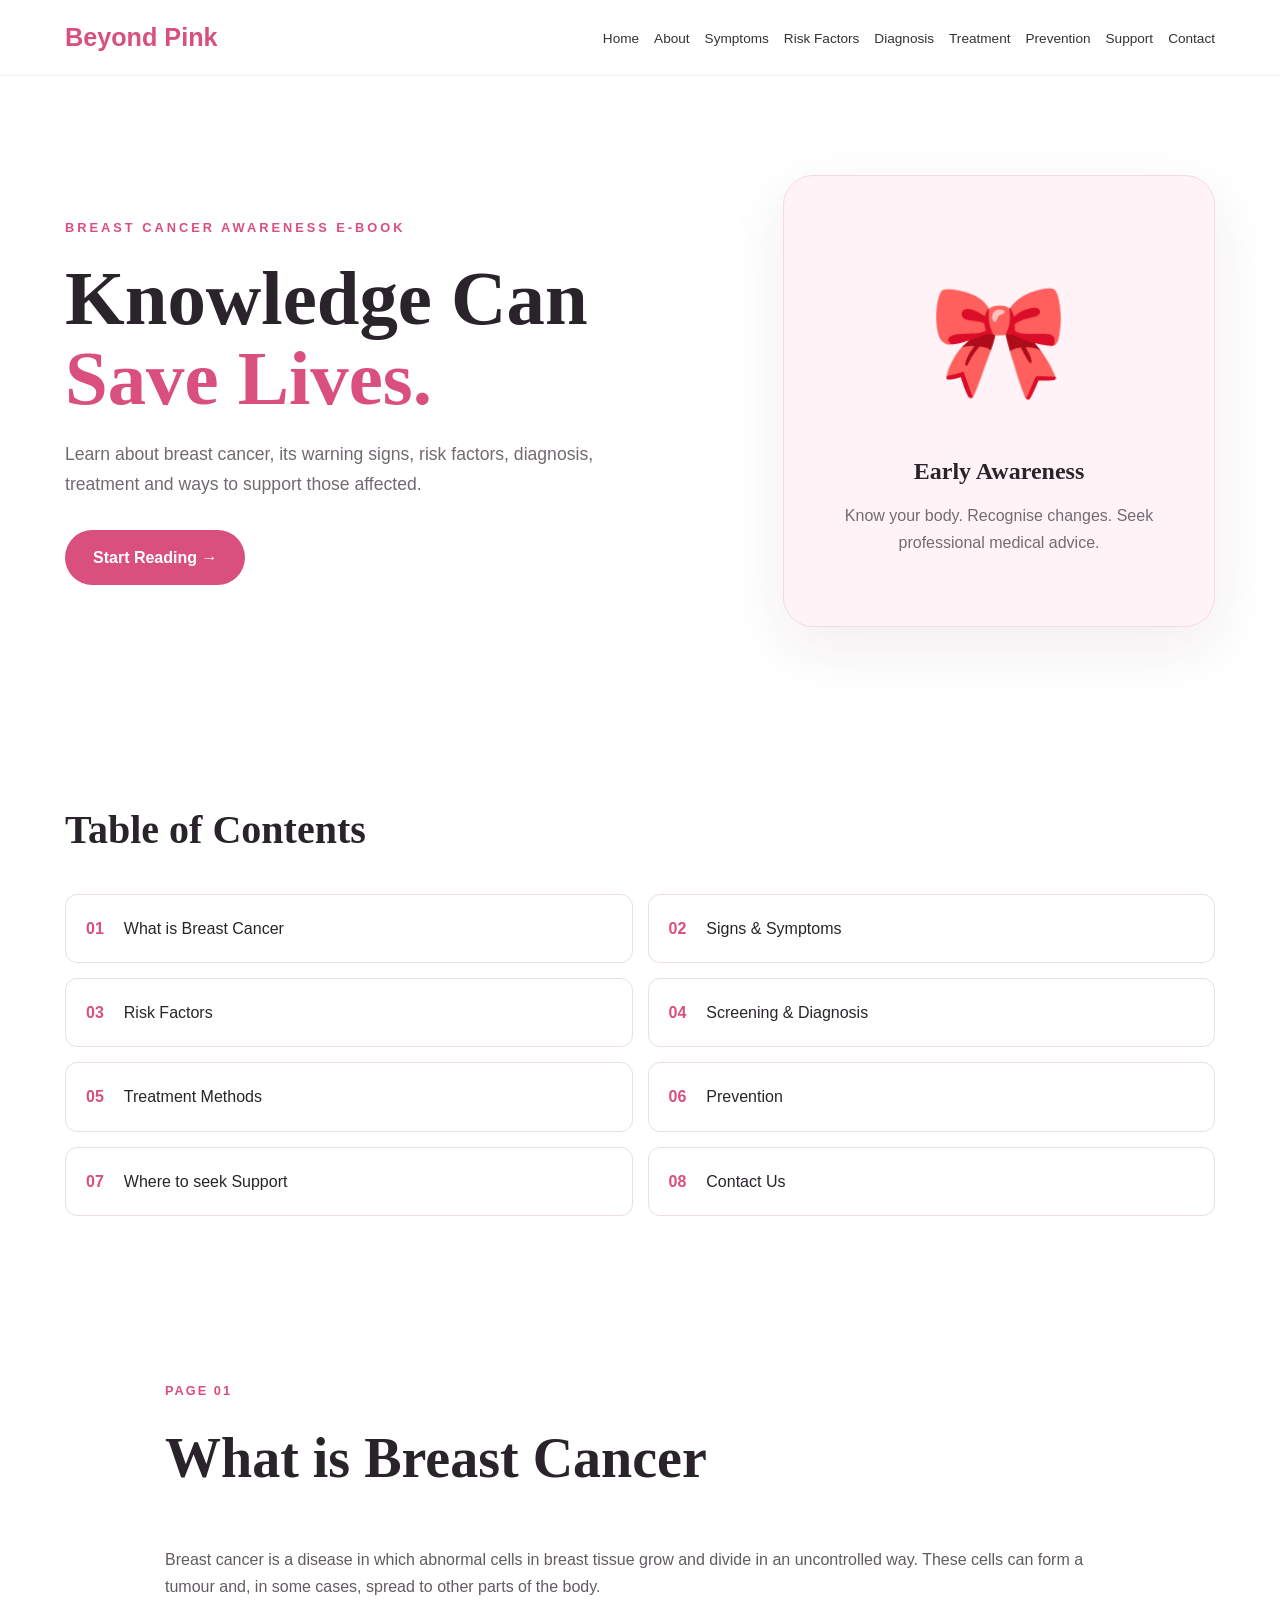
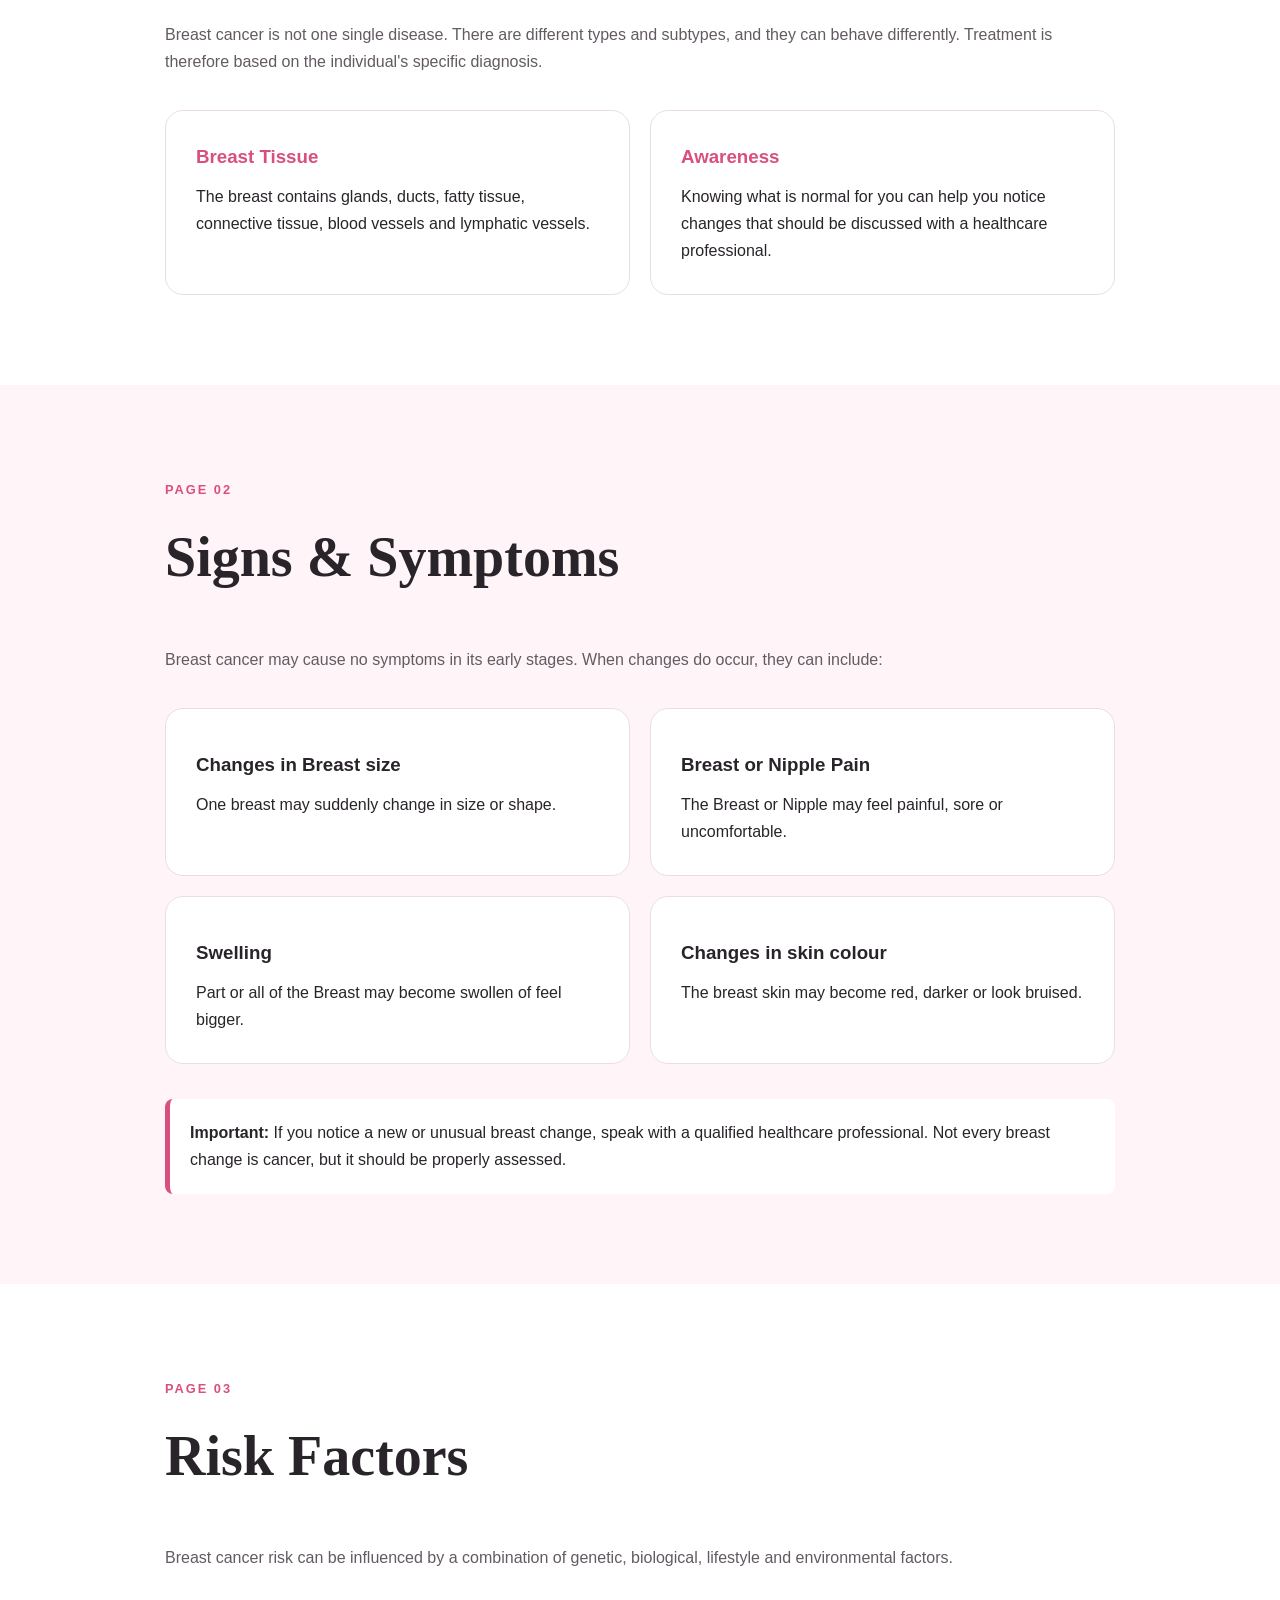
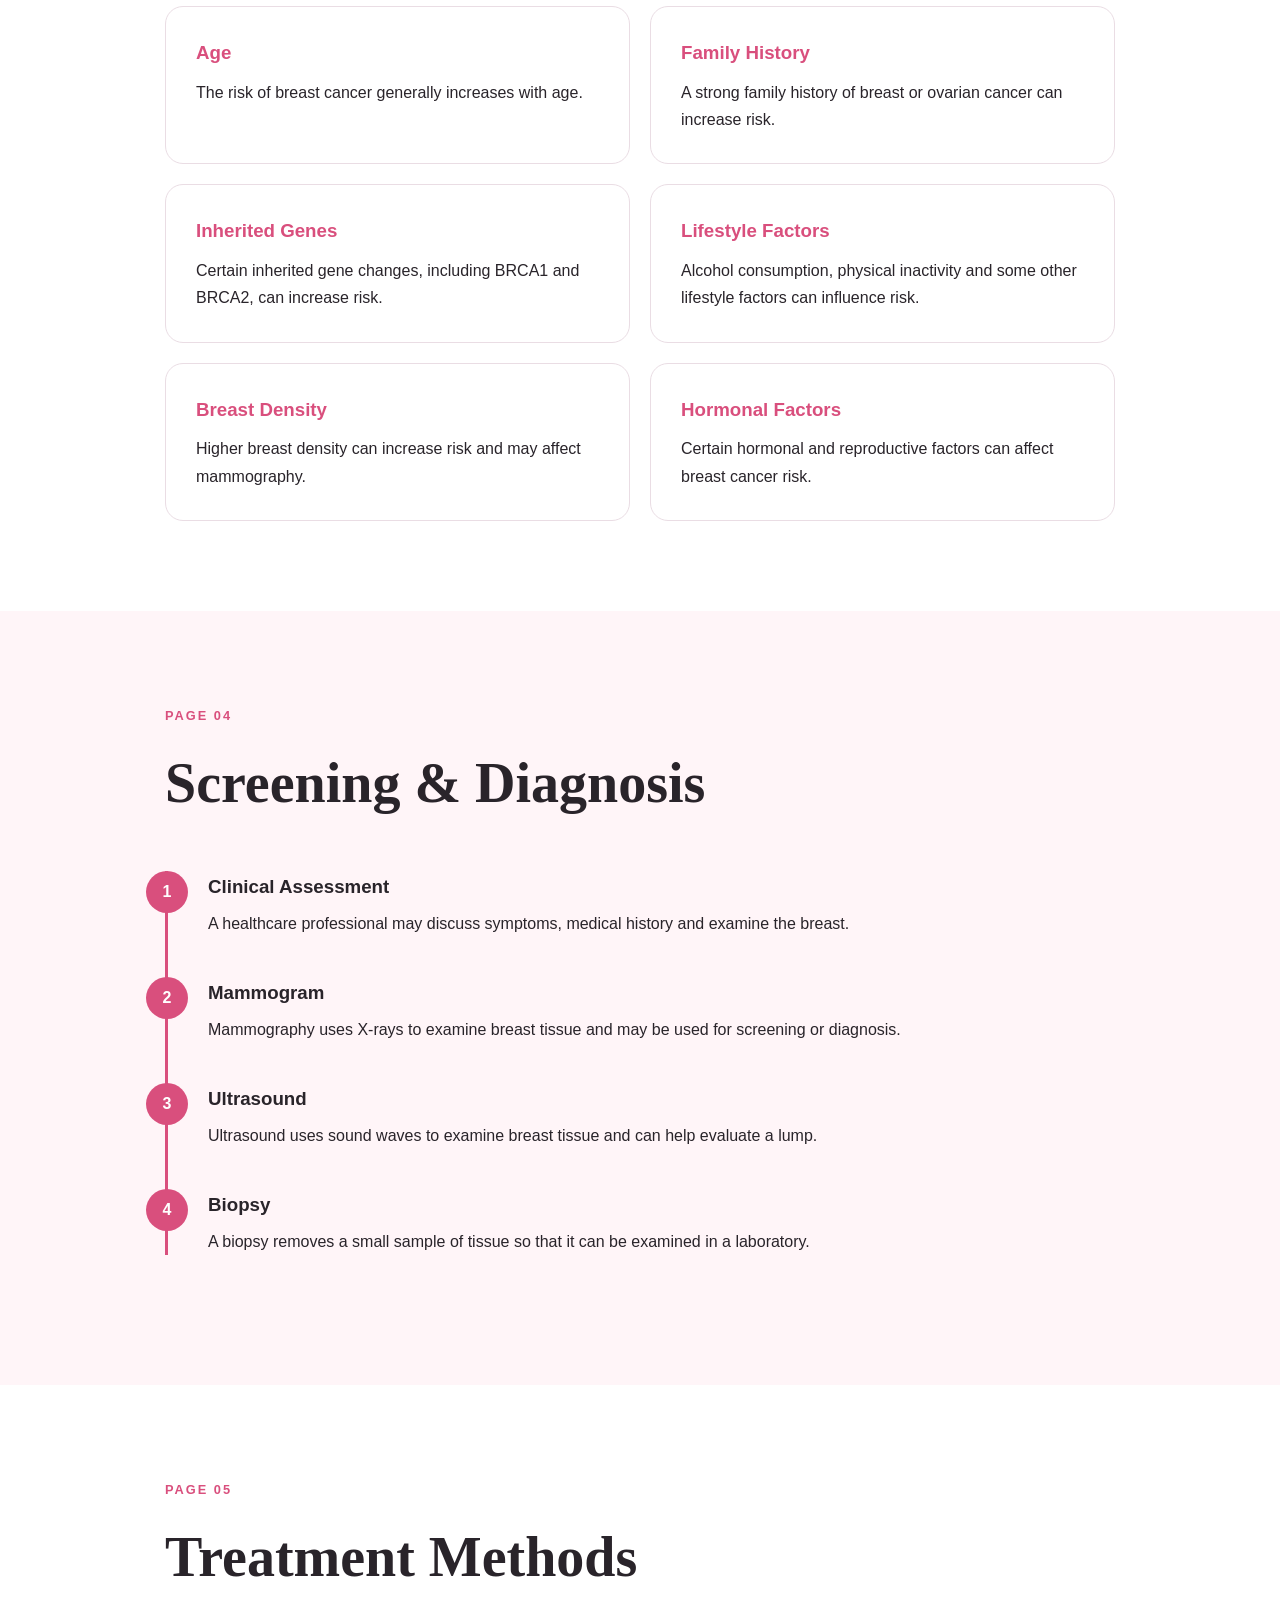
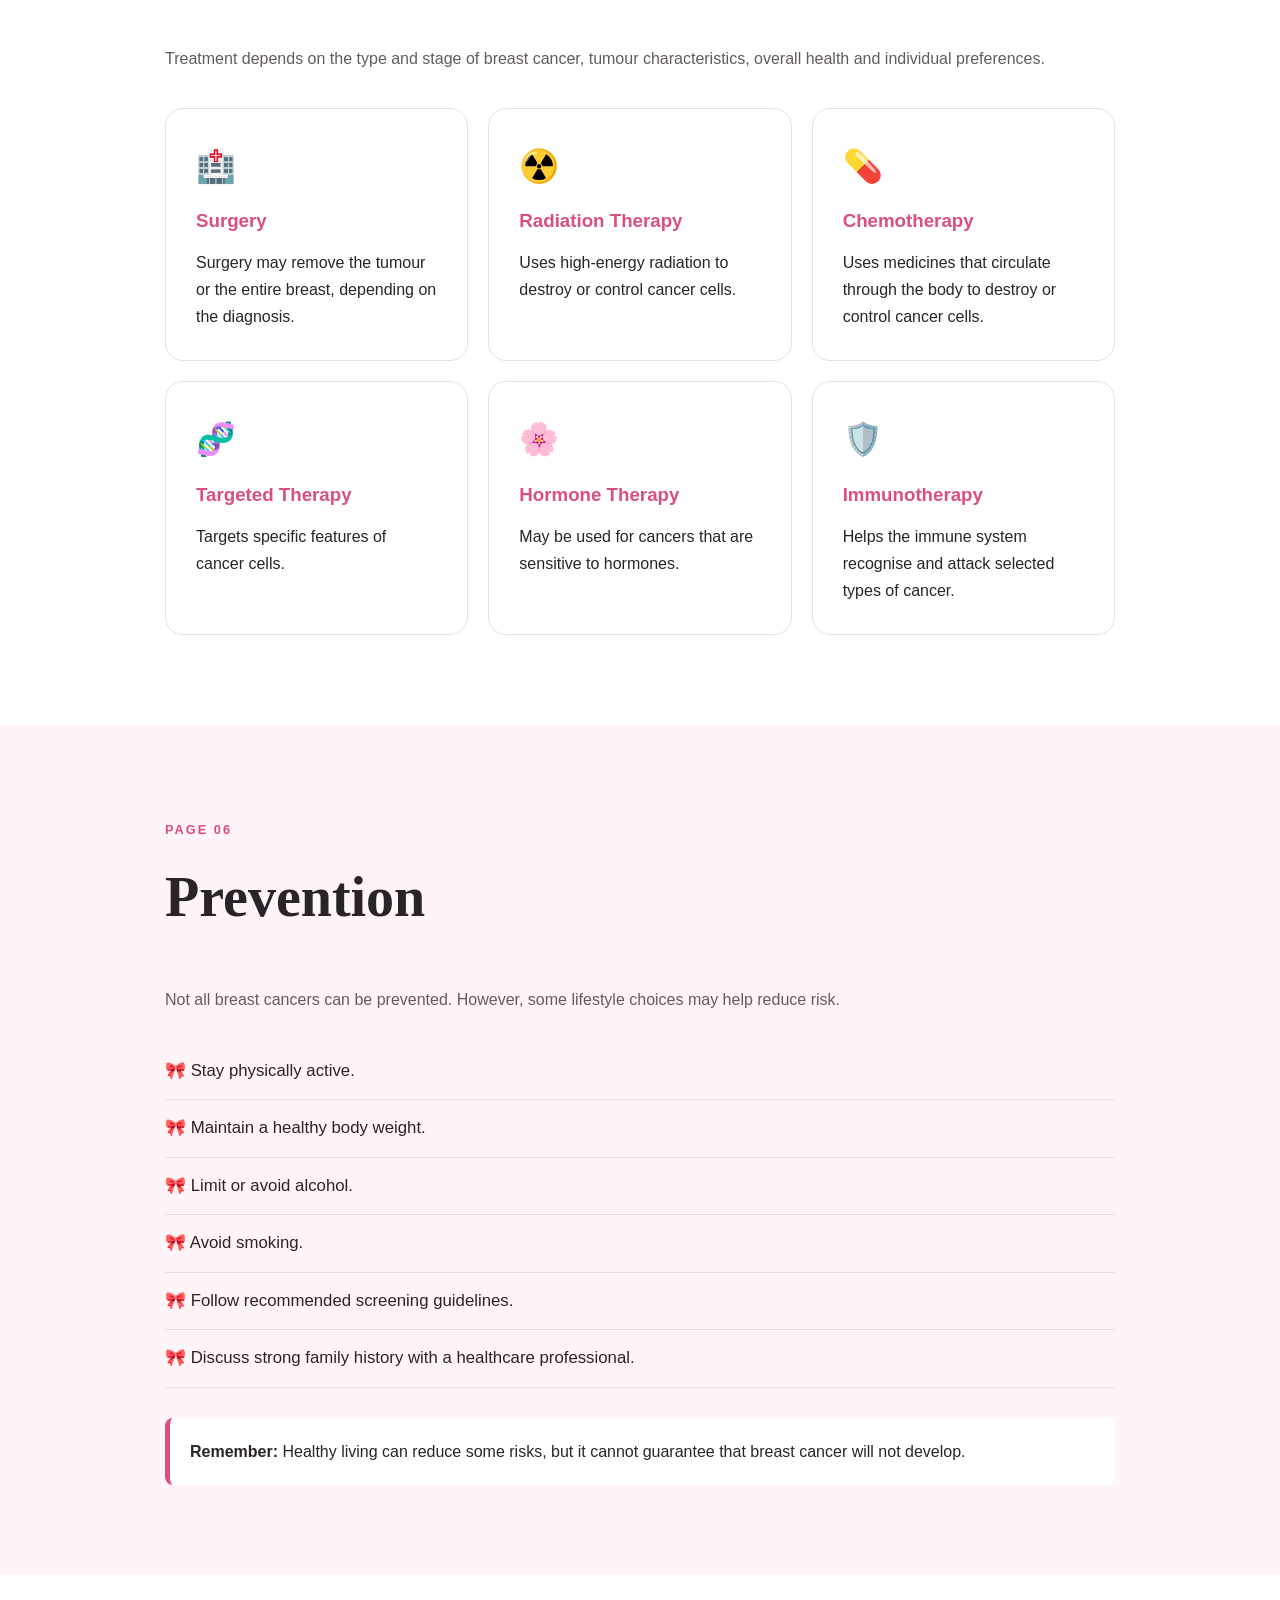
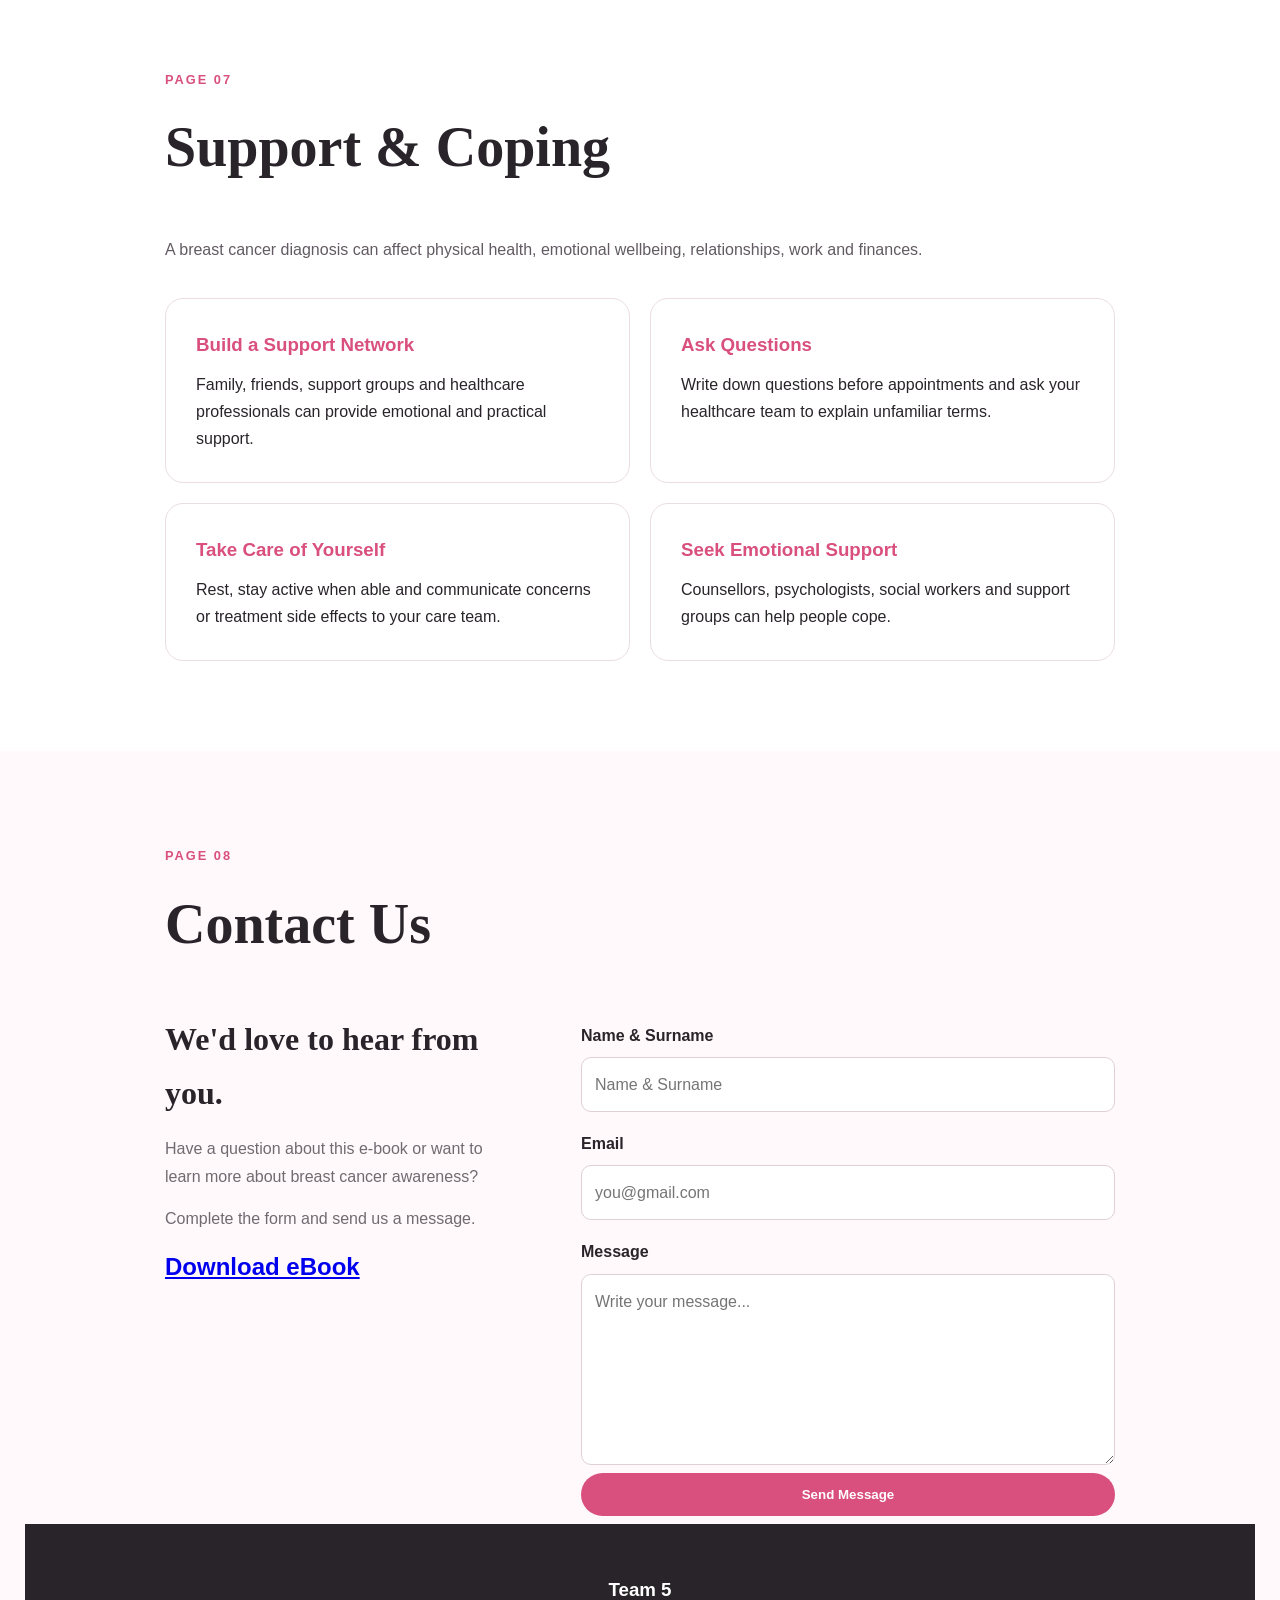
==== commit 82806062: "Add files via upload" ====
--- a/Breast Cancer/index.html
+++ b/Breast Cancer/index.html
@@ -206,7 +206,7 @@
         <div class="symptoms-grid">
 
             <div class="symptom-card">
-                <h3> Changes in in Breast size </h3>
+                <h3> Changes in Breast size </h3>
                 <p>
                     One breast may suddenly change in size or shape.
                 </p>
@@ -673,7 +673,7 @@
             <p>
                 Complete the form and send us a message.
             </p>
-<h2><a href="BeyondPink.pdf"> Download PDF </a></h2>
+<h2><a href="eBook.pdf"> Download eBook </a></h2>
         </div>
 
 
@@ -720,11 +720,13 @@
     </div>
 
 
+
+
 <!-- ================= FOOTER ================= -->
 
 <footer>
     <P> 
-        Beyond Pink • Team 5 
+        <h3> Team 5</h3>
     </P>
 
 </footer>
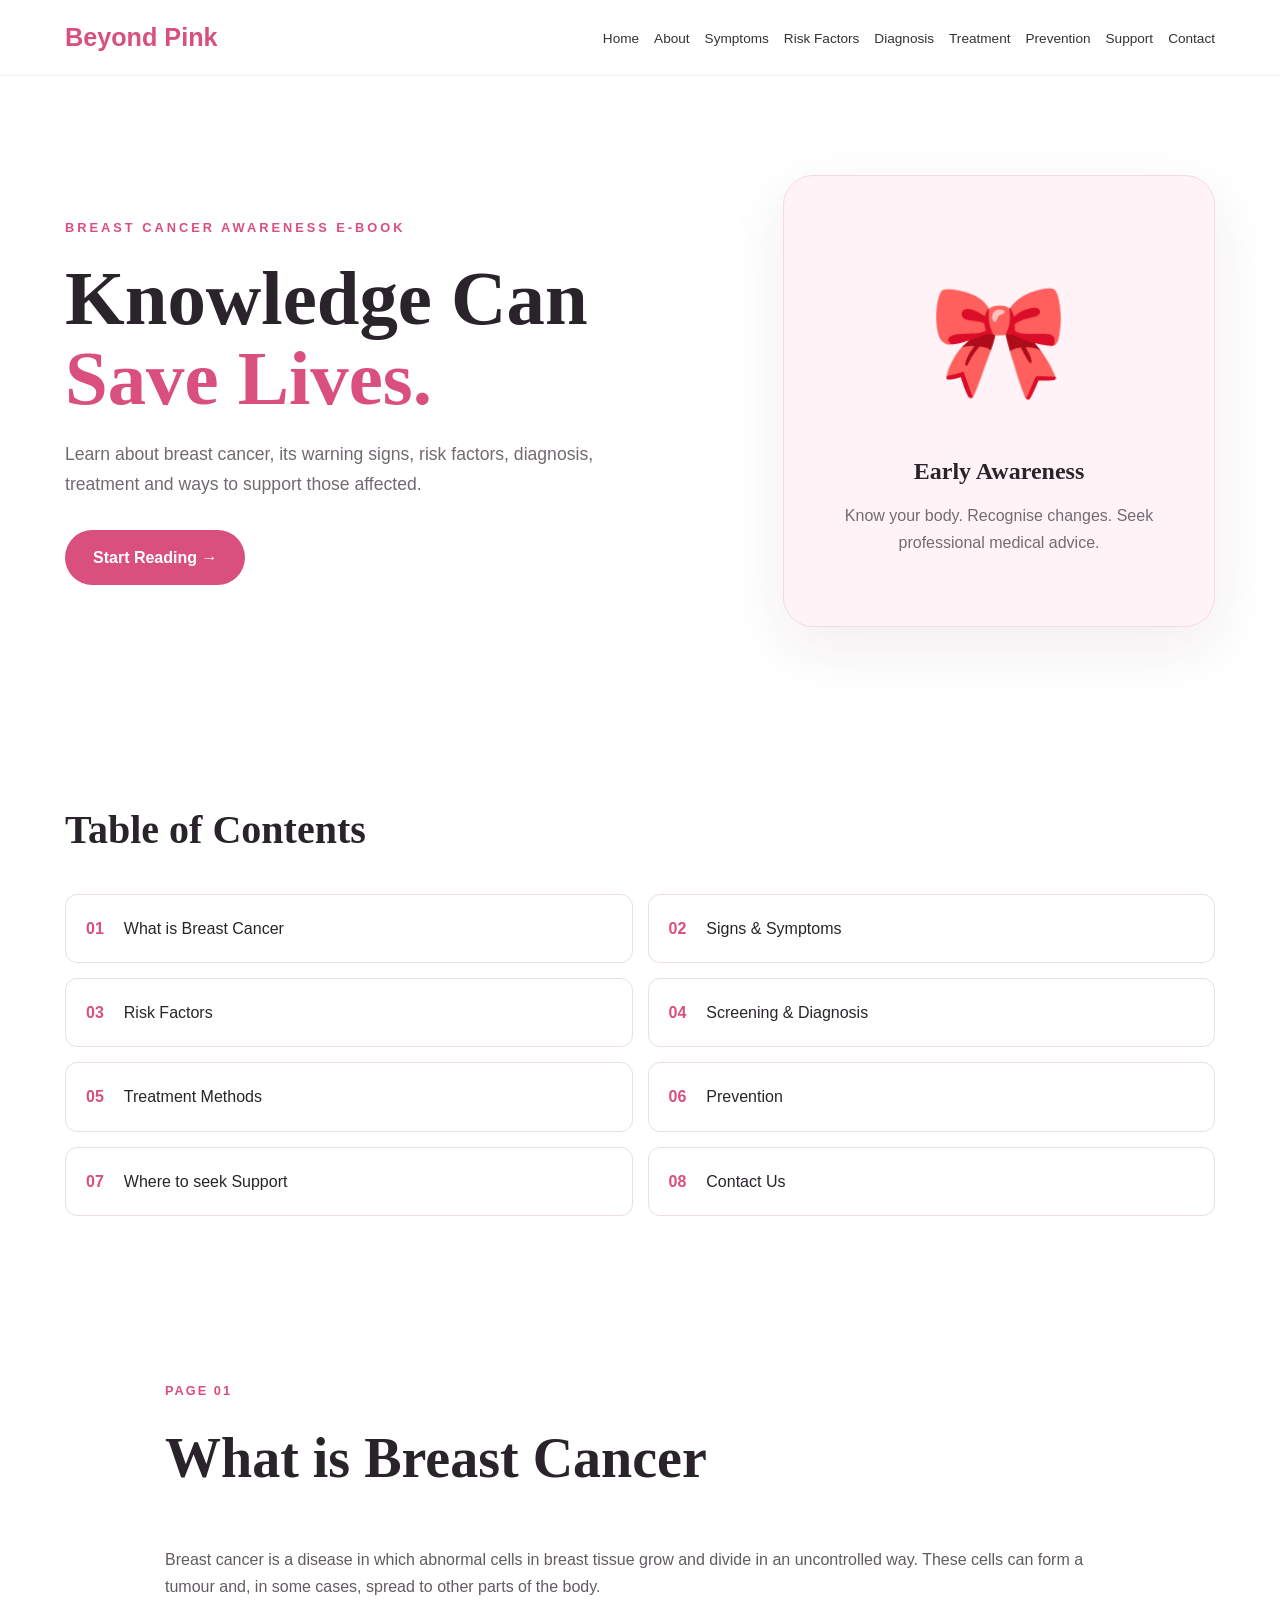
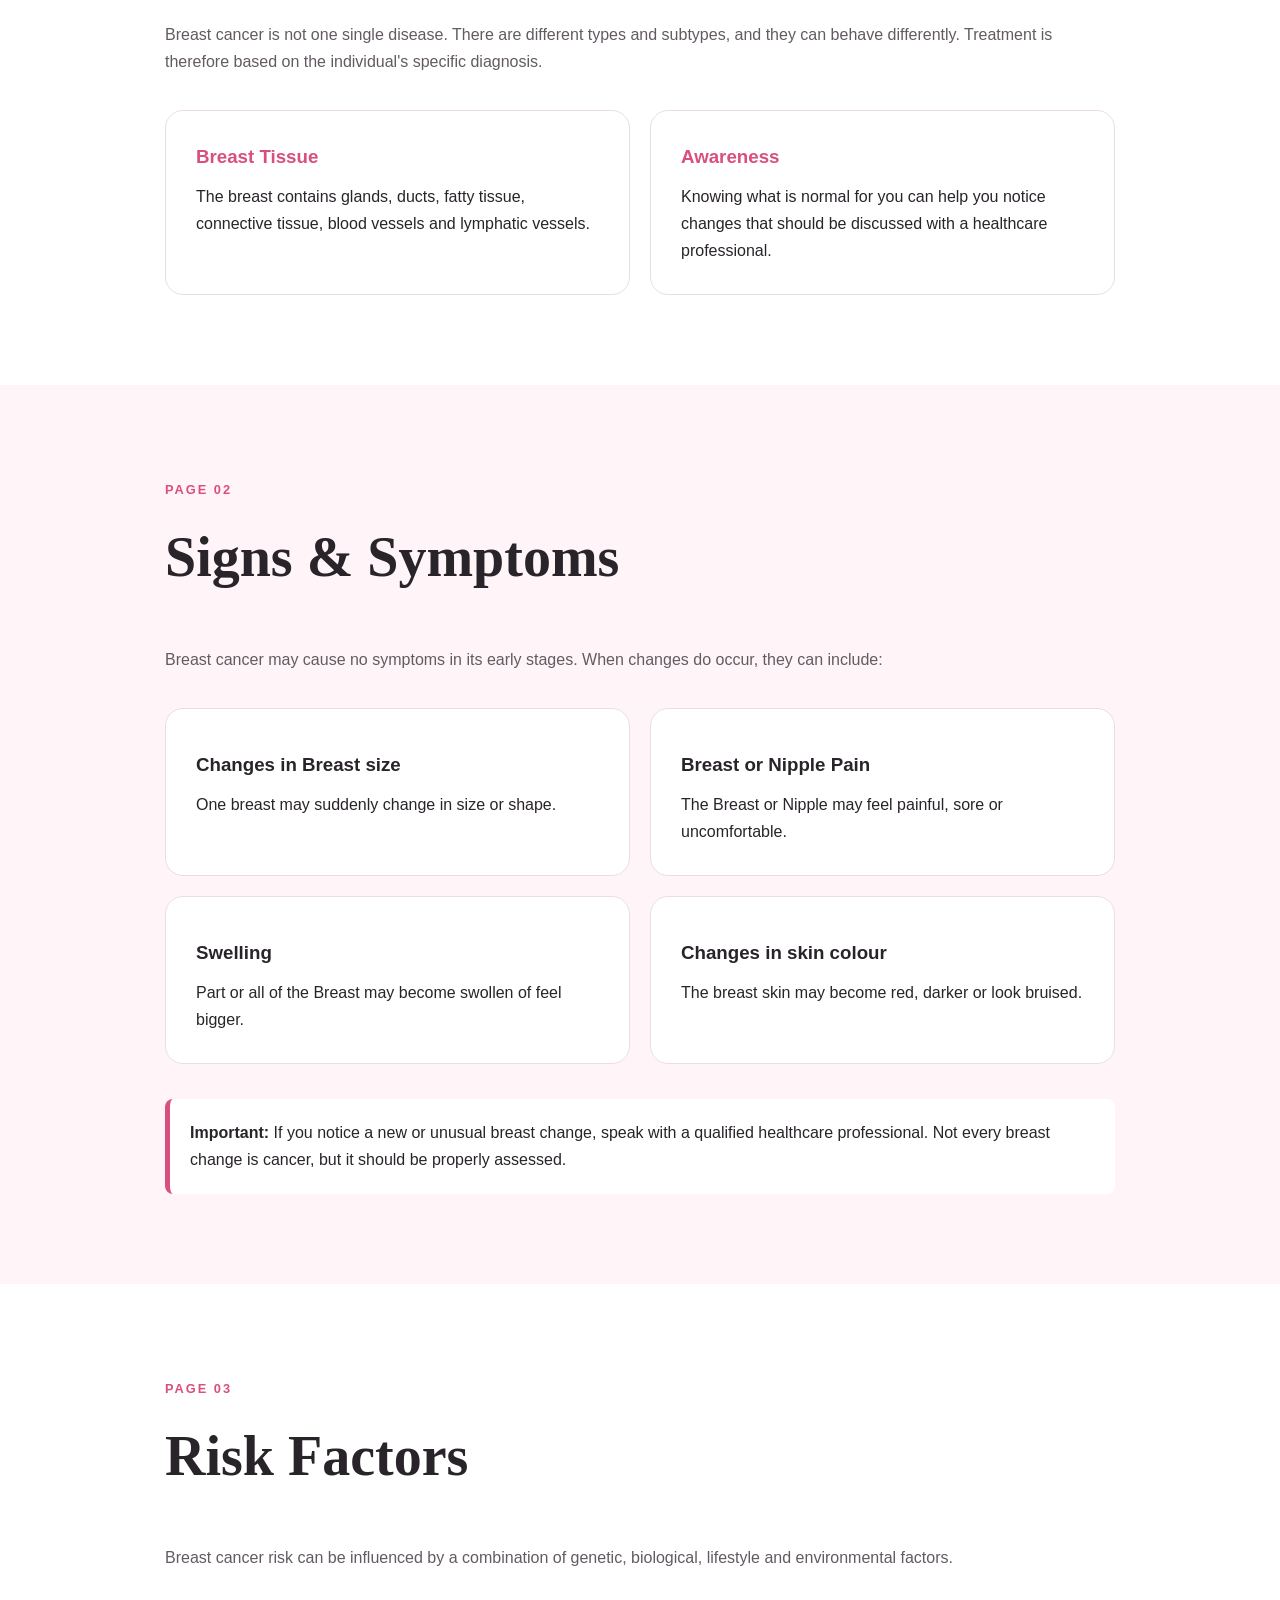
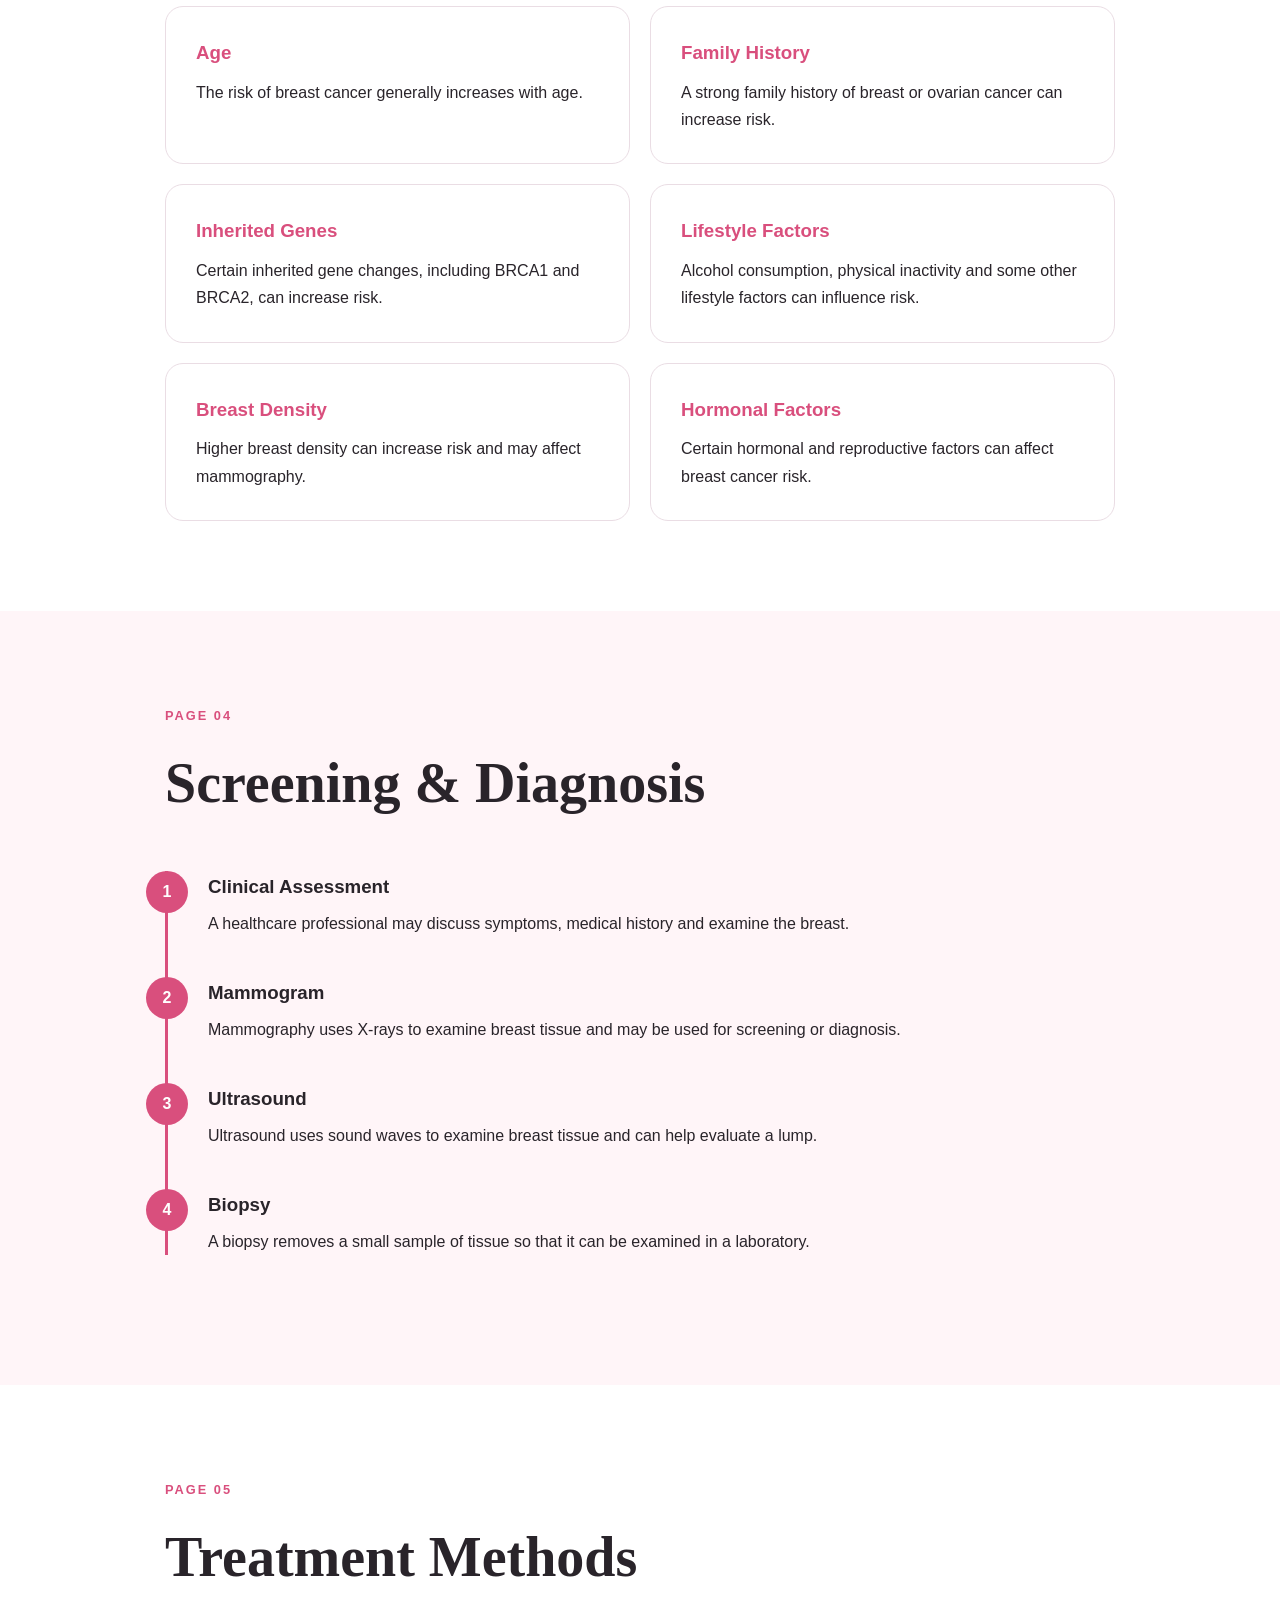
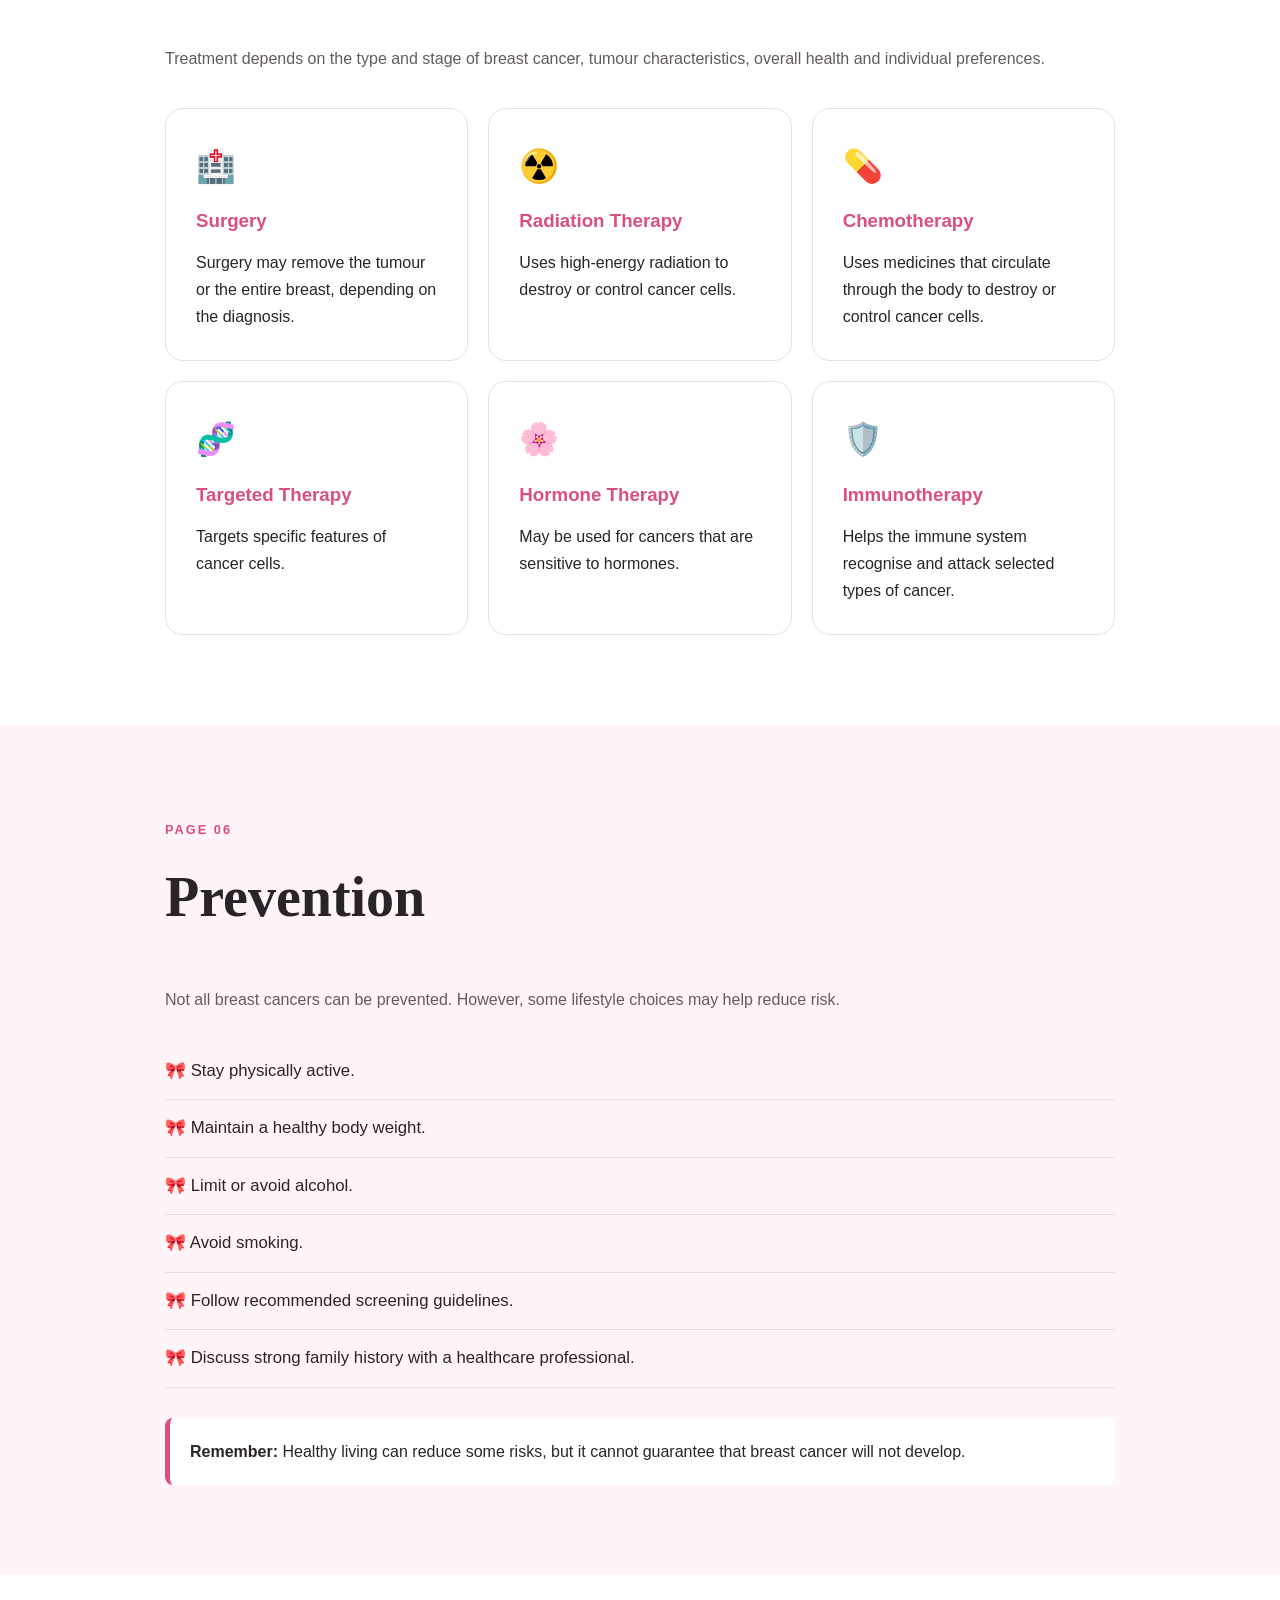
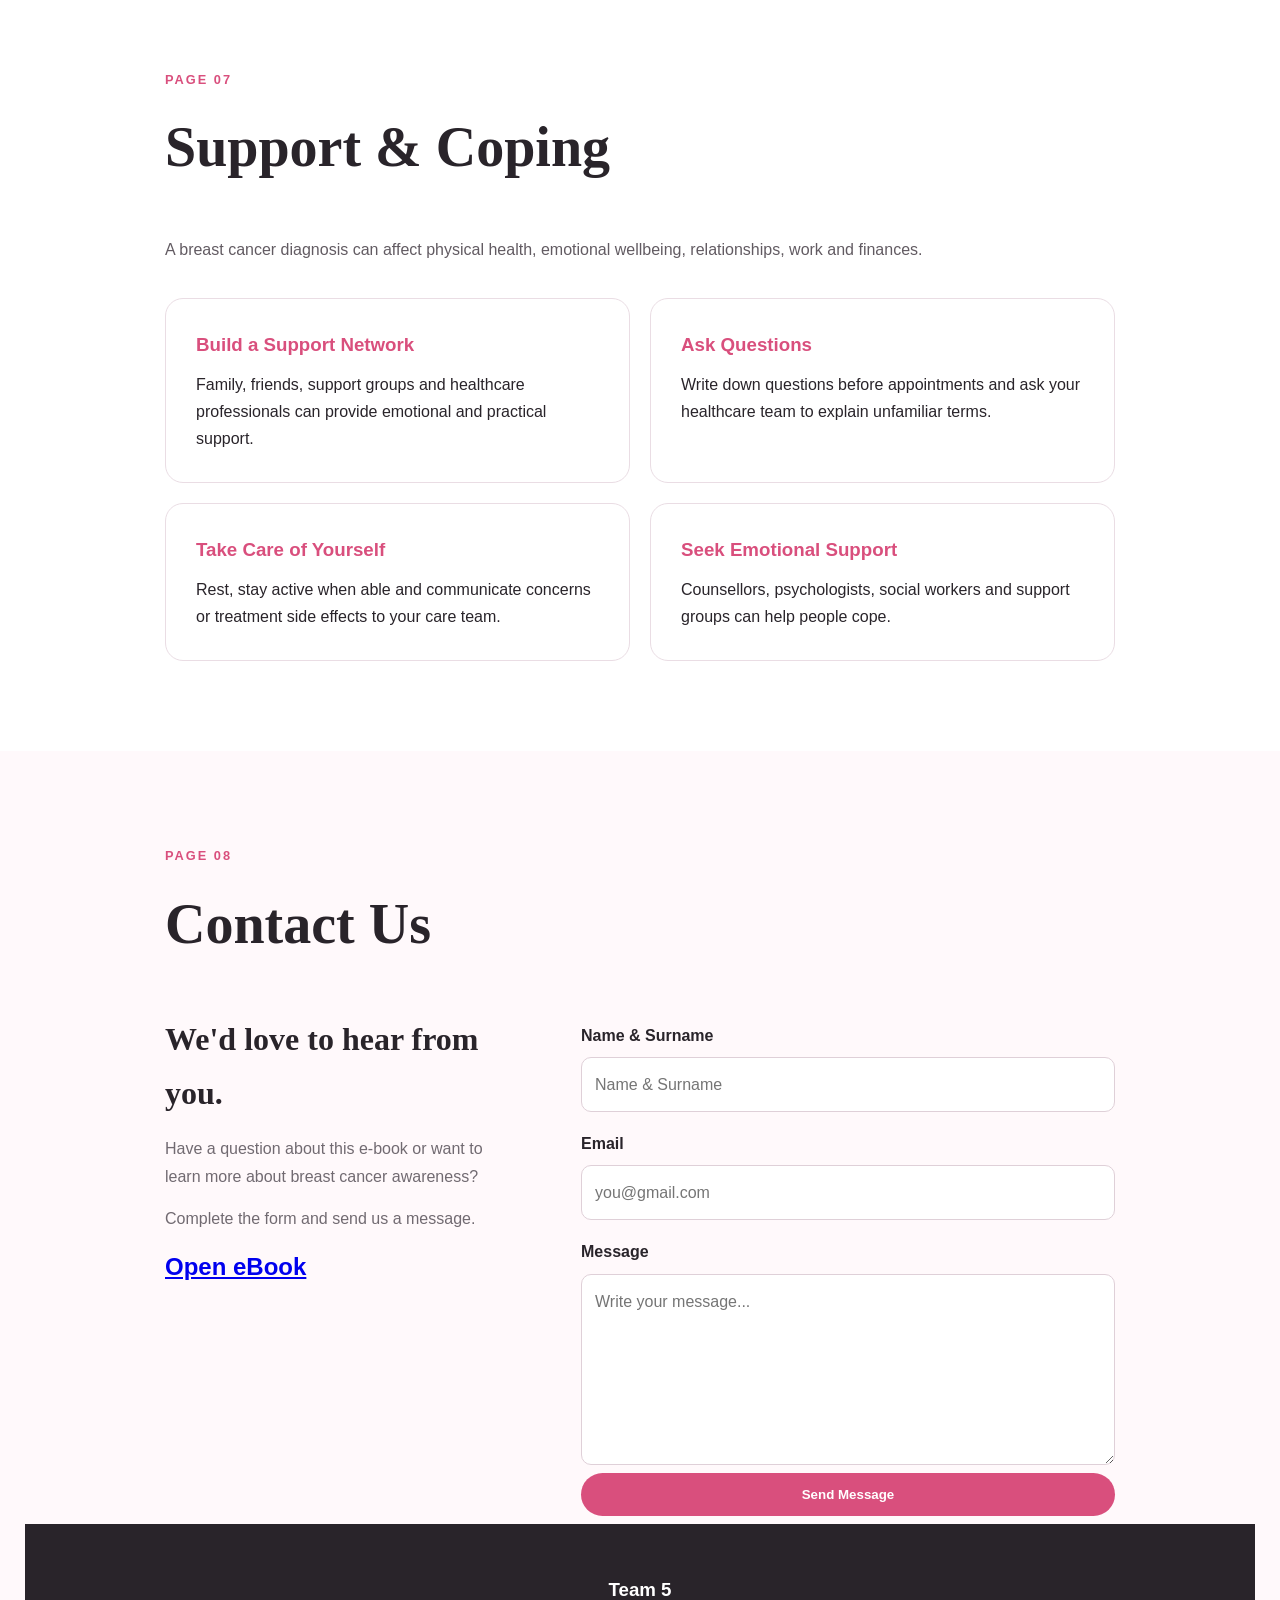
==== commit f2cd6e43: "Add files via upload" ====
--- a/Breast Cancer/index.html
+++ b/Breast Cancer/index.html
@@ -673,7 +673,7 @@
             <p>
                 Complete the form and send us a message.
             </p>
-<h2><a href="eBook.pdf"> Download eBook </a></h2>
+<h2><a href="eBook.pdf"> Open eBook </a></h2>
         </div>
 
 
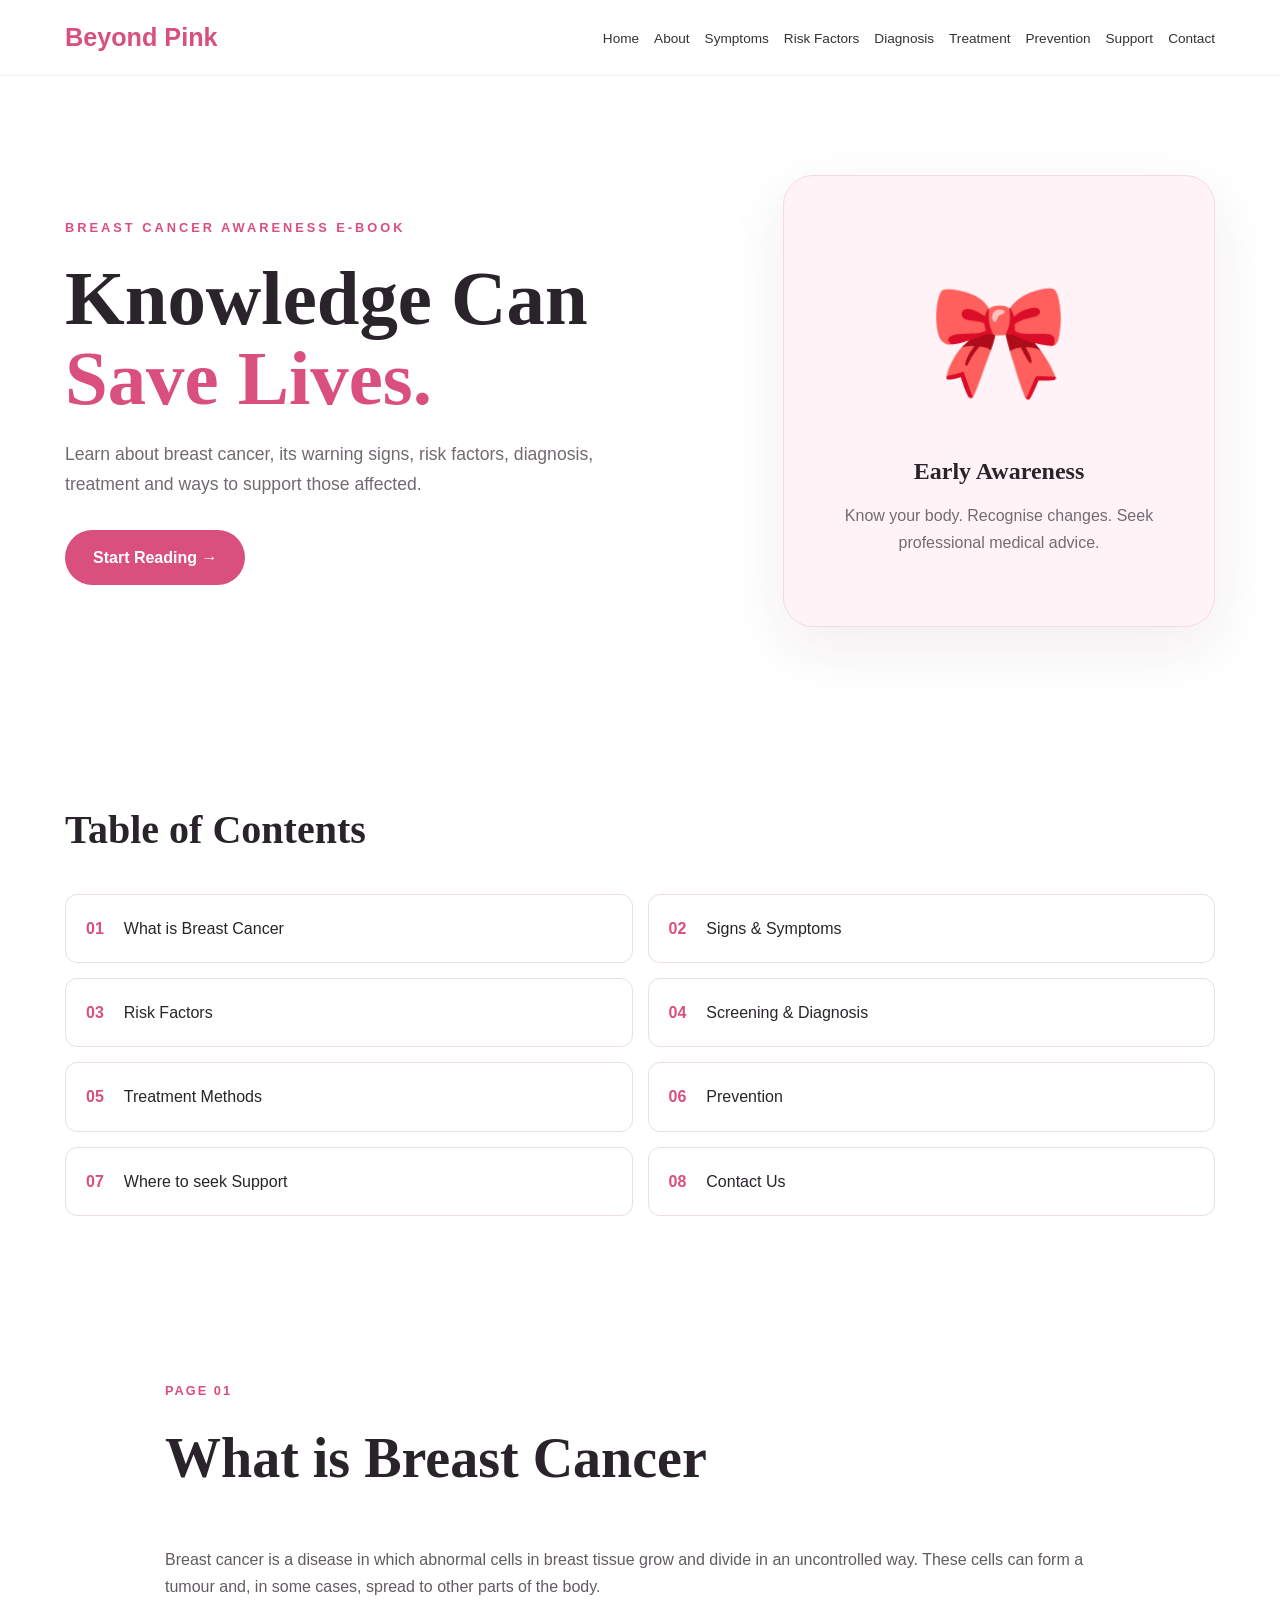
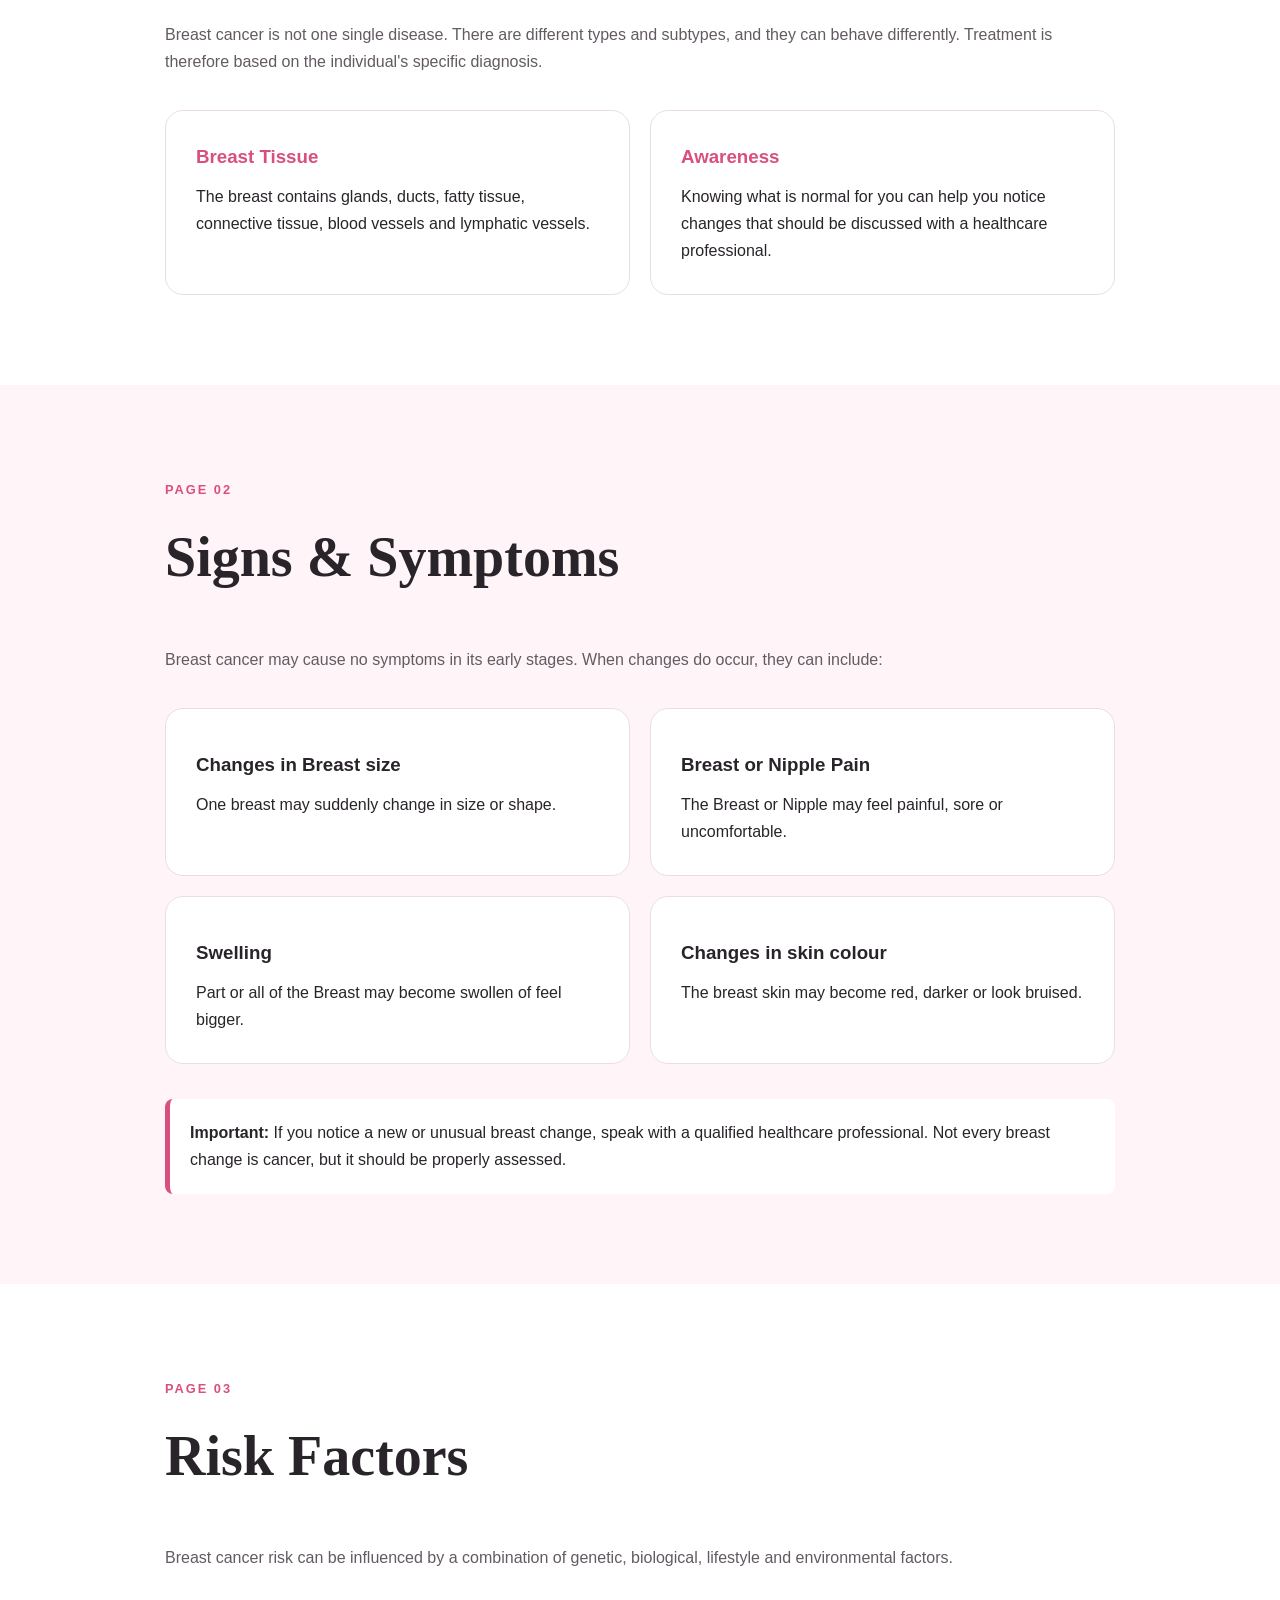
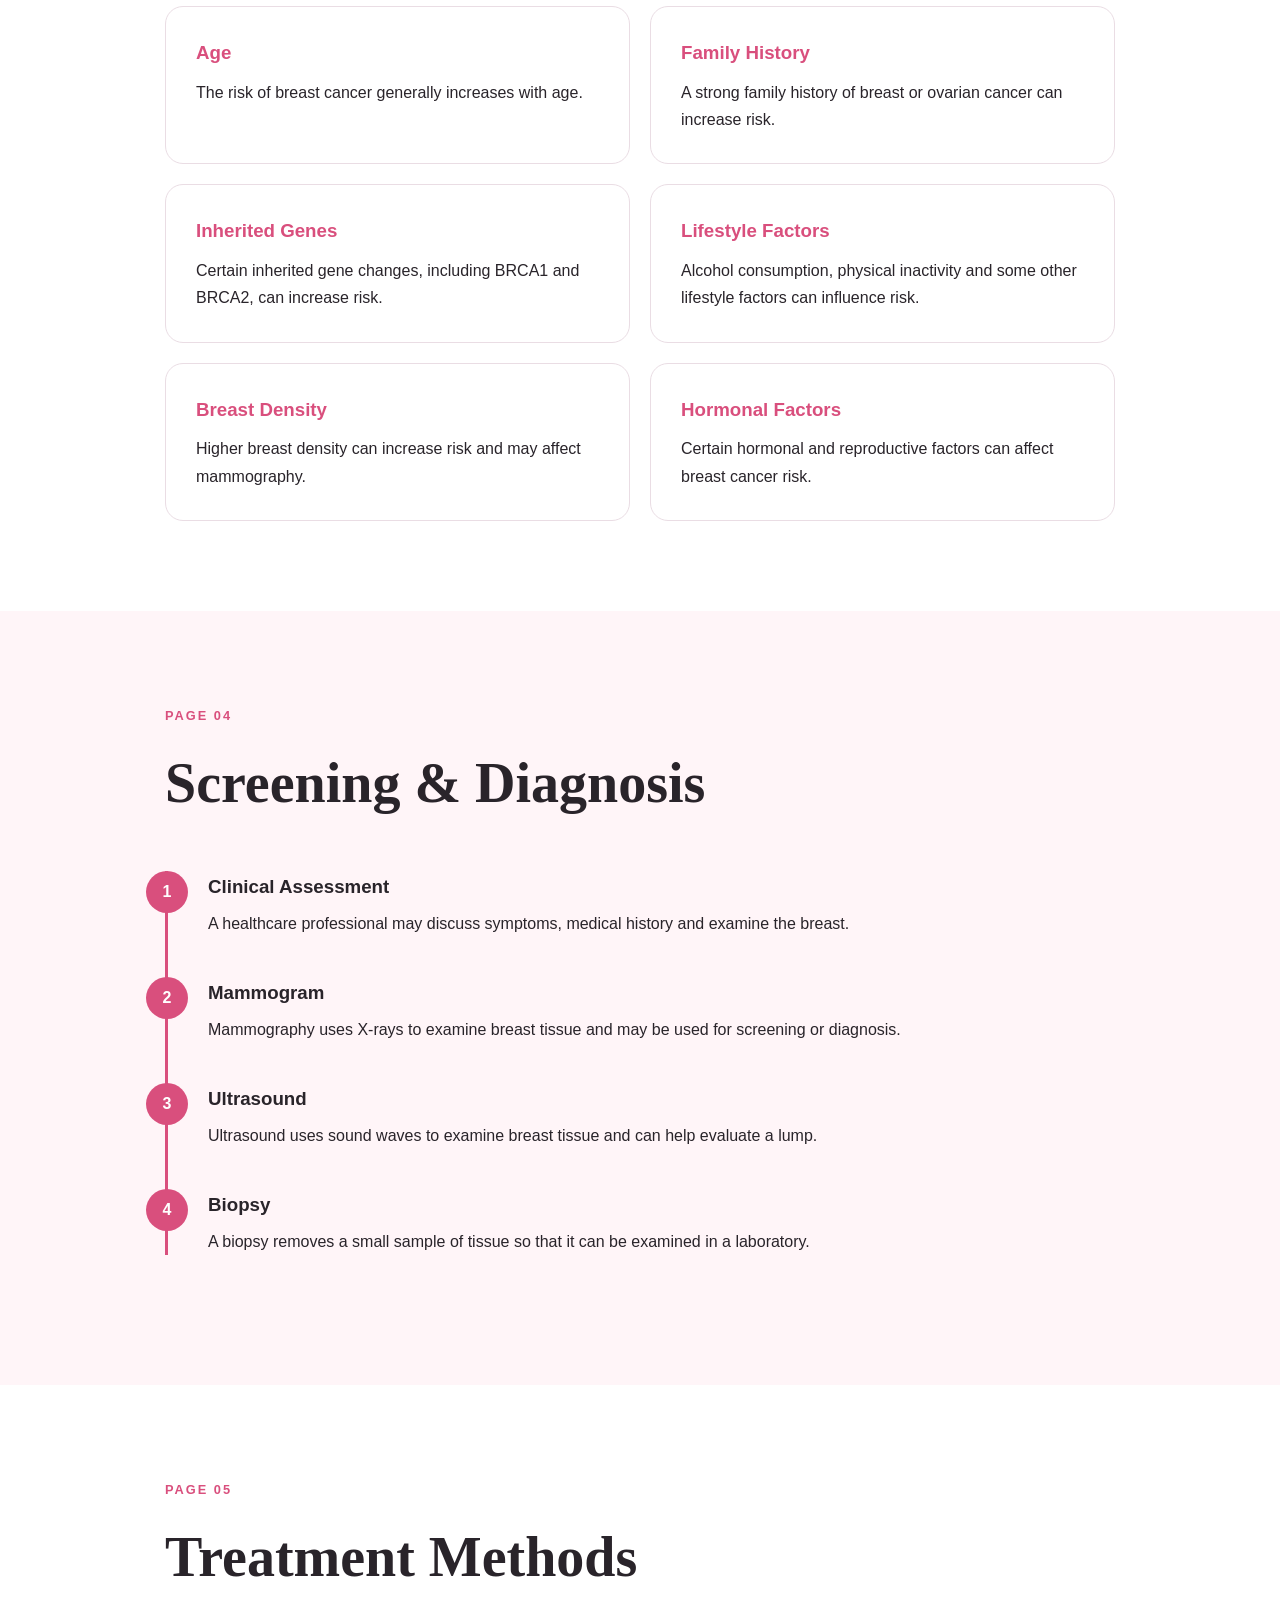
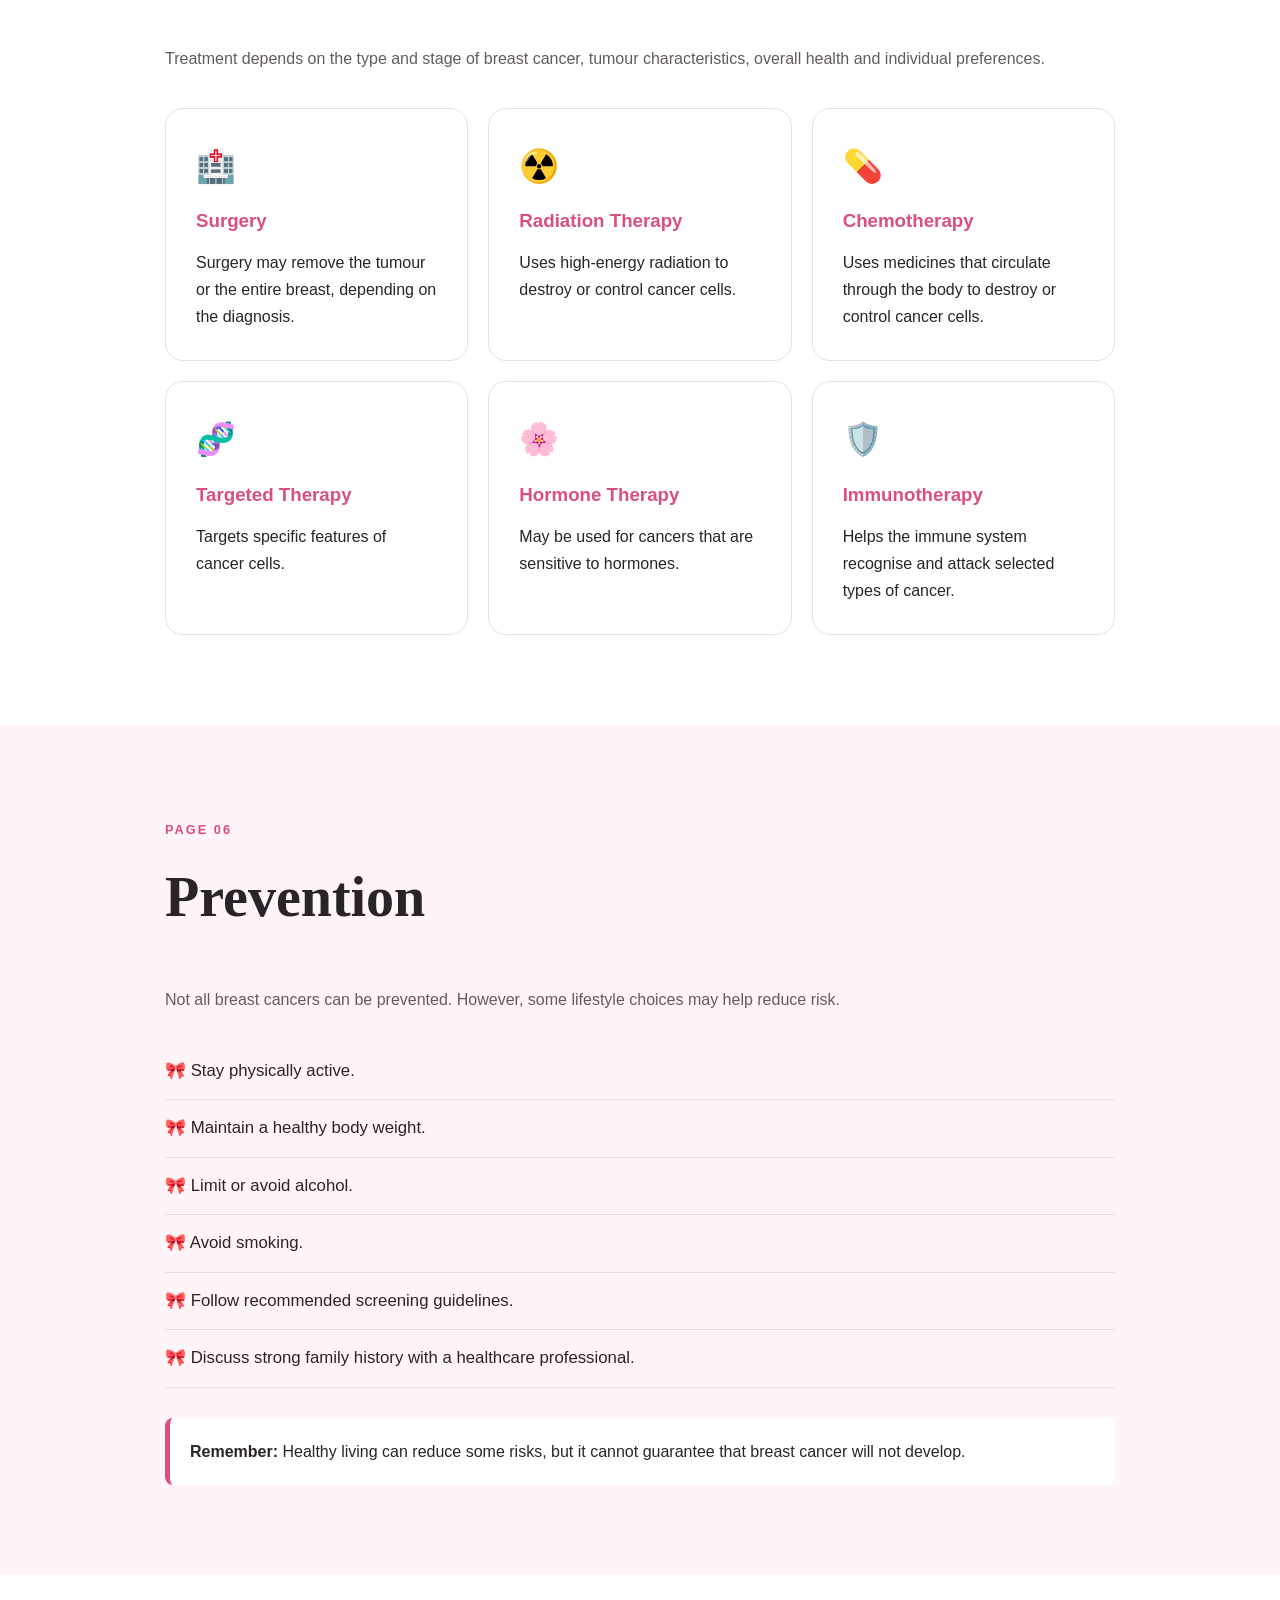
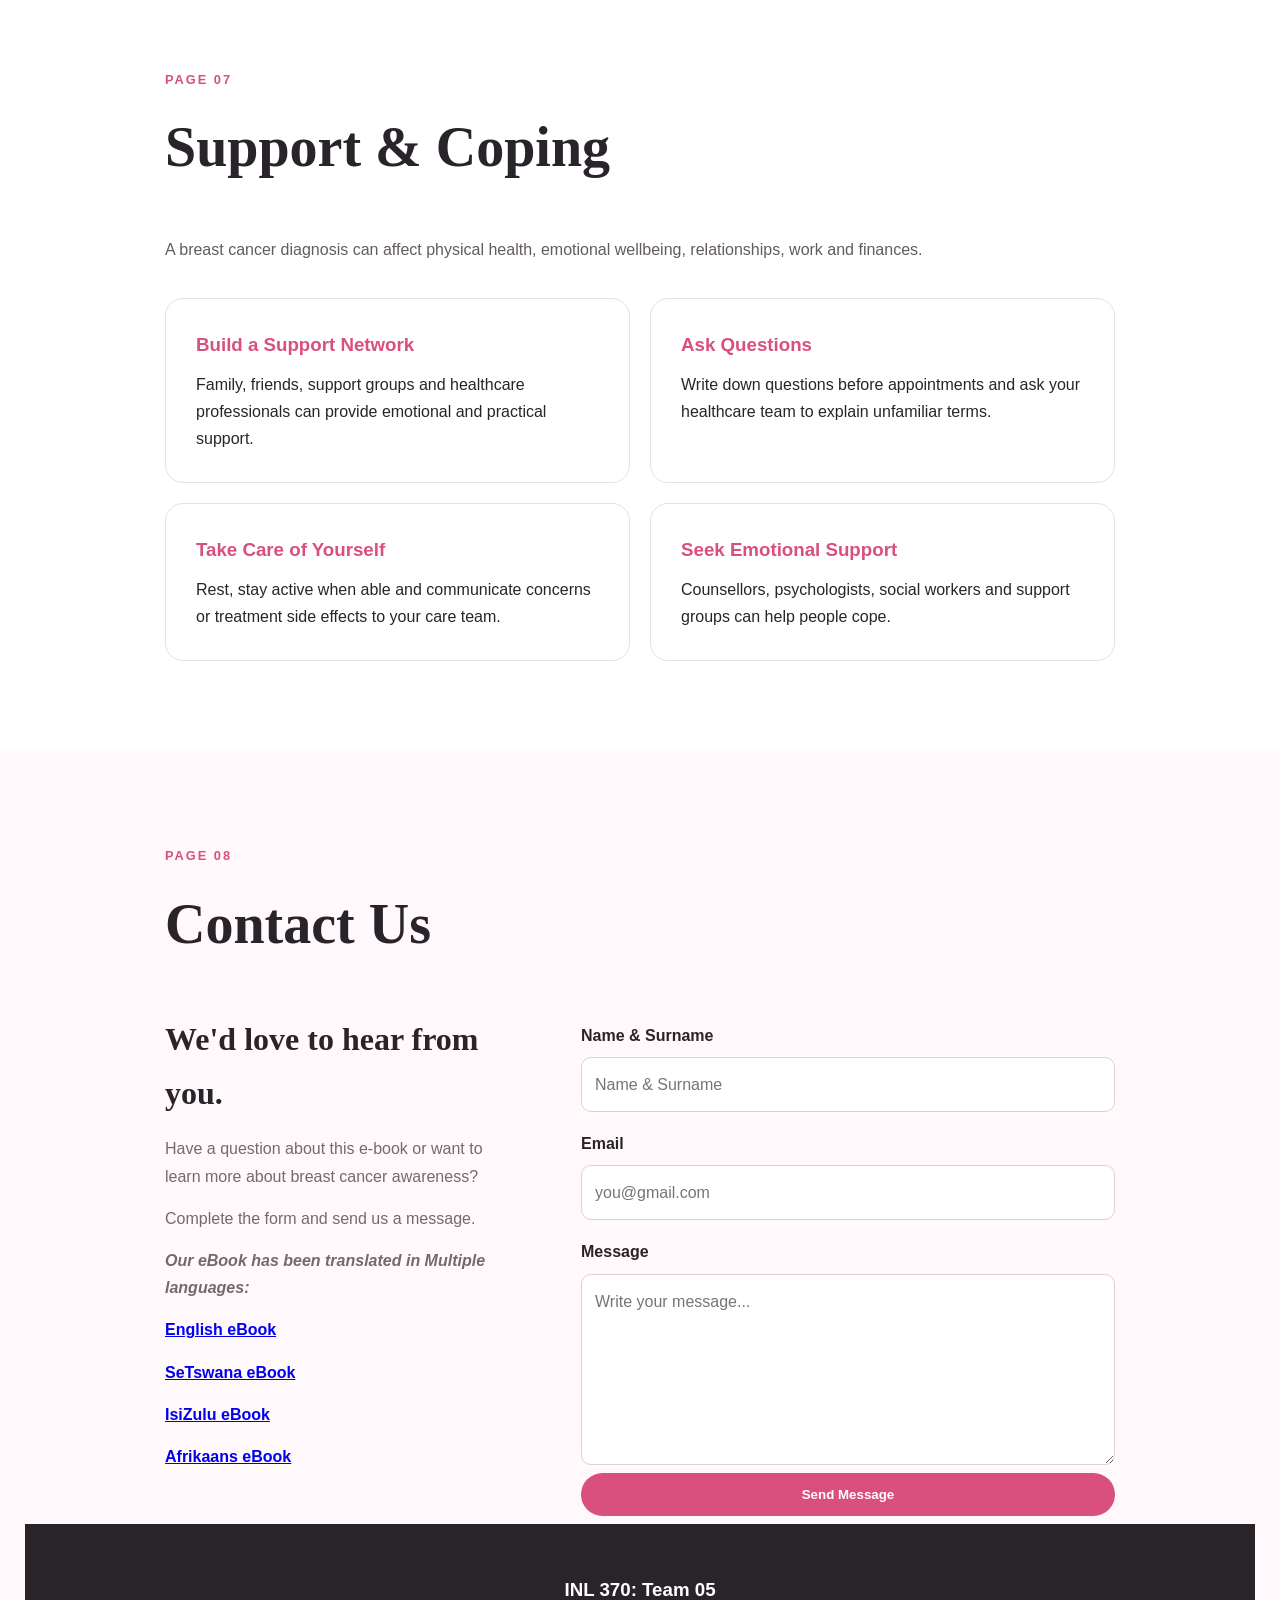
==== commit cce5a3d1: "Add files via upload" ====
--- a/Breast Cancer/index.html
+++ b/Breast Cancer/index.html
@@ -673,7 +673,14 @@
             <p>
                 Complete the form and send us a message.
             </p>
-<h2><a href="eBook.pdf"> Open eBook </a></h2>
+            <p> 
+               <b><i> Our eBook has been translated in Multiple languages: </i></b>
+            </p>
+
+<p><b><a href="eBook.pdf"> English eBook </a></b></p>
+<p><b><a href="Setswana.pdf"> SeTswana eBook </a></b></p>
+<p><b><a href="IsiZulu.pdf"> IsiZulu eBook </a></b></p>
+<p><b><a href="Afrikaans.pdf"> Afrikaans eBook </a></b></p>
         </div>
 
 
@@ -726,7 +733,7 @@
 
 <footer>
     <P> 
-        <h3> Team 5</h3>
+        <h3> INL 370: Team 05</h3>
     </P>
 
 </footer>
